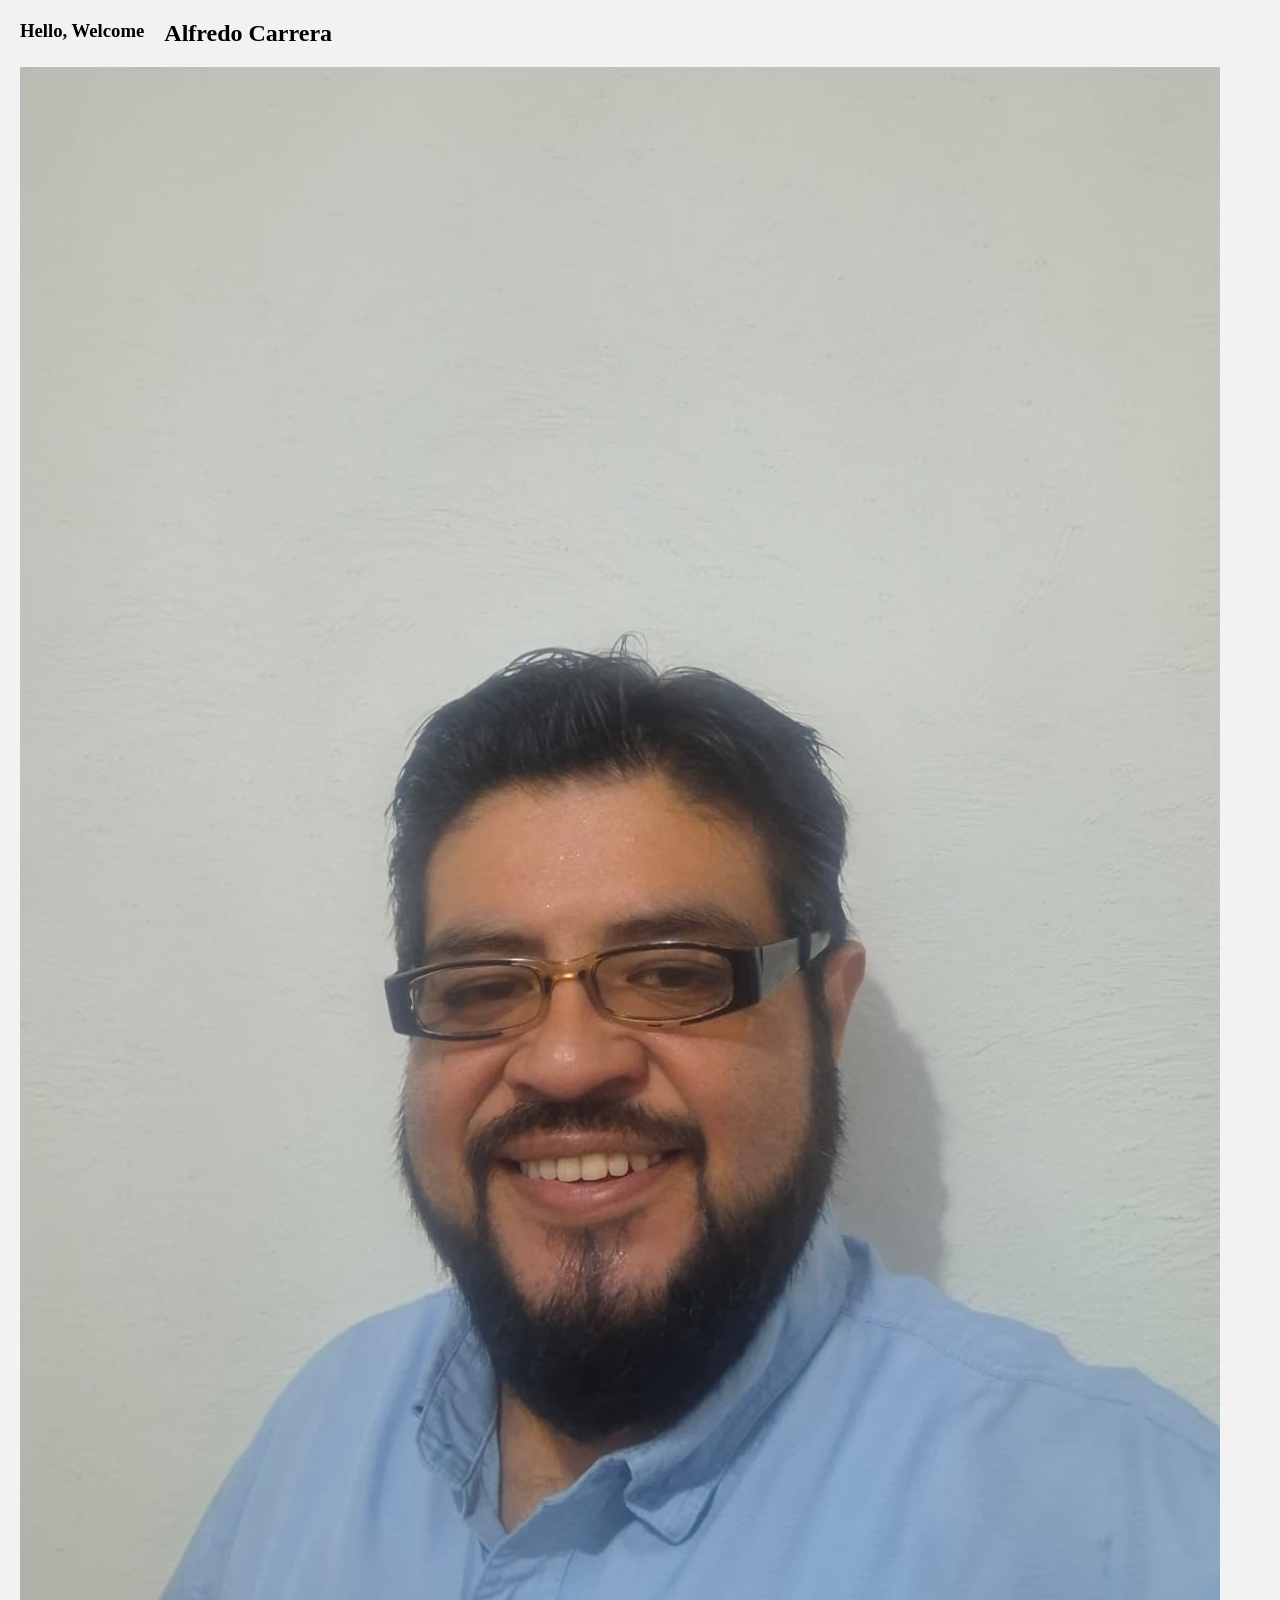
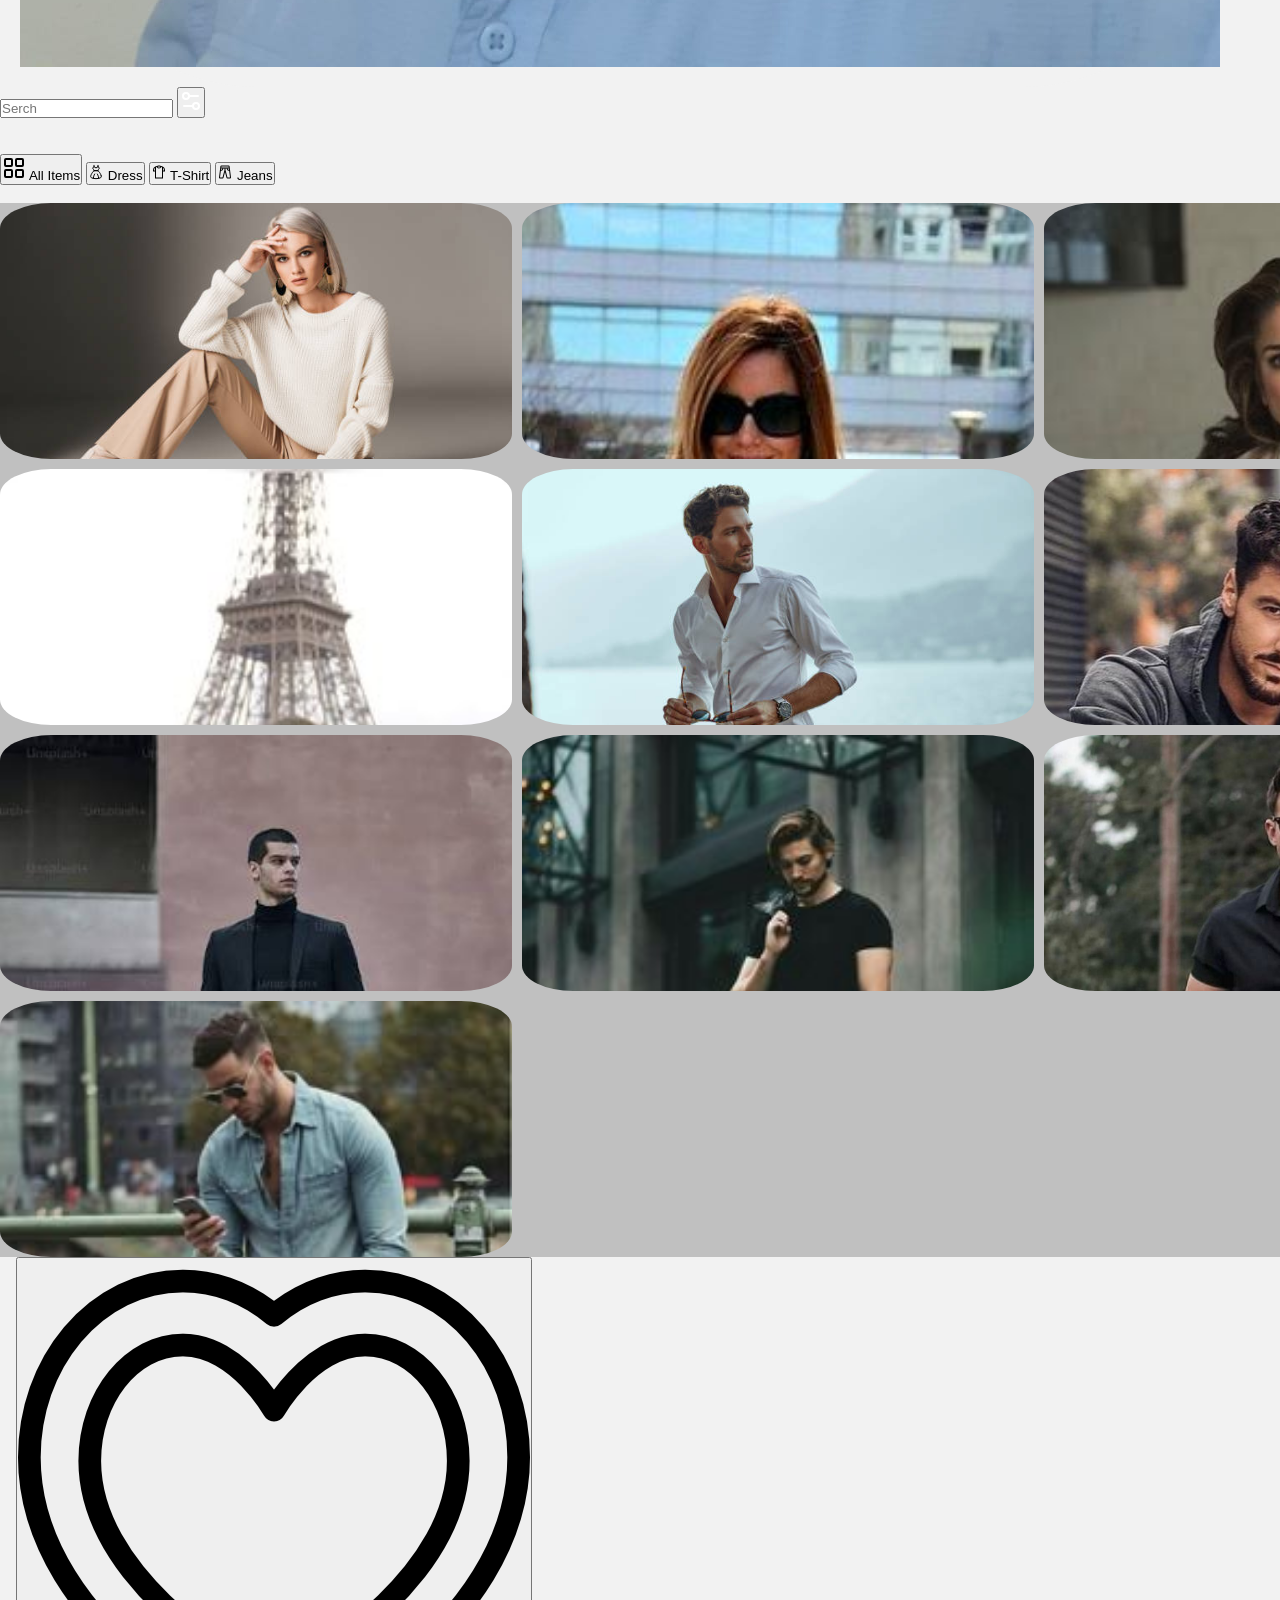
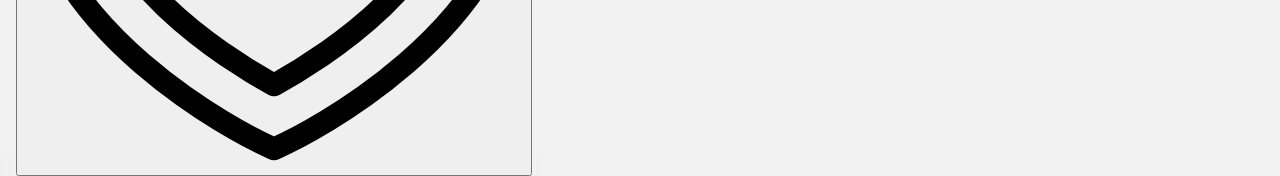
==== index.html @ 8f6cf5fc "feat: modificacion de botones y coiocacion de iconos" ====
<!DOCTYPE html>
<html lang="en">
<head>
    <meta charset="UTF-8">
    <meta name="viewport" content="width=device-width, initial-scale=1.0">
    <title>Cloth Store</title>
    <link rel="stylesheet" href="./css/style.css">
</head>
<body>
    <main>
        <header>
            <section class="contenedor-perfil">
                <h3 id="saludo">Hello, Welcome</h3>
                <h1 id="nombUsuario"> Alfredo Carrera</h1>
                <img class="img_perfil" src="./storage/img/foto_perfil.jpeg" alt="imagen usuario">
            </section>
        </header>
        <section class="contenedor-busqueda">
            <input type="text" id="busqueda" placeholder="Serch">
            <button >
                <img src="./storage/iconos/settings.svg" alt="Buscar" class="setting-icon">
            </button>
        </section>
        <br>
        <br>
        <section class="contenedor-botones">
            <section> 
                <button class="btn-negro" >
                    <img src="./storage/iconos/all-items.svg" alt="" class="icono-btn-negro">
                    <span class="texto">All Items</span> 
                </button>
                <button class="btn-blanco" >
                    <img src="./storage/iconos/dress.svg" alt="" class="icono-btn">
                    <span class="texto">Dress</span> 
                </button>
                <button class="btn-blanco" >
                    <img src="./storage/iconos/tshirt.svg" alt="" class="icono-btn">
                    <span class="texto">T-Shirt</span>    
                </button>
                <button class="btn-blanco" >
                    <img src="./storage/iconos/jeans.svg" alt="" class="icono-btn">
                    <span class="texto">Jeans</span> 
                </button>
                
            </section>
        </section>
        <br>
                           
        <section class="contenedor-imagenes"> 
            <div class="tarjeta-imagen">
                <img src="./storage/img/modelo_1.jpg" alt="Vestido1">
                <input type="checkbox" id="like-1" class="check-like">  
                <label for="like-1" class="btn-heart" aria-label="Me gusta">  </label>
                 <div class="info-producto">
                    <h3>Vestido 1</h3>
                    <p>Descripción del vestido 1.</p>
                    <p>Precio: $29.99</p> 
                </div>
            </div>
              
            <div class="tarjeta-imagen">
                <img src="./storage/img/modelo_2.jpg" alt="Vestido2">
                <input type="checkbox" id="like-2" class="check-like">
                <label for="like-2" class="btn-heart" aria-label="Me gusta"> </label>
                <div class="info-producto">
                    <h3>Vestido 2</h3>
                    <p>Descripción del vestido 2.</p>
                    <p>Precio: $19.99</p> 
                </div>
            </div>
            
            <div class="tarjeta-imagen">
                <img src="./storage/img/modelo_3.jpg" alt="Vestido3">
                <input type="checkbox" id="like-3" class="check-like">
                <label for="like-3" class="btn-heart" aria-label="Me gusta"> </label>
                <div class="info-producto">
                    <h3>Vestido 3</h3>
                    <p>Descripción del vestido 3.</p>
                    <p>Precio: $39.99</p> 
                </div>
            </div>
            
            <div class="tarjeta-imagen">
                <img src="./storage/img/modelo_4.jpg" alt="Camisa1">
                <input type="checkbox" id="like-4" class="check-like">
                <label for="like-4" class="btn-heart" aria-label="Me gusta"></label>
                <div class="info-producto">
                    <h3>Camisa 1</h3>
                    <p>Descripción de la camisa 1.</p>
                    <p>Precio: $9.99</p> 
                </div>
            </div>
            
            <div class="tarjeta-imagen">
                <img src="./storage/img/modelo_5.jpg" alt="Camisa2">
                <input type="checkbox" id="like-5" class="check-like">
                <label for="like-5" class="btn-heart" aria-label="Me gusta"></label>
                 <div class="info-producto">
                    <h3>Camisa 2</h3>
                    <p>Descripción de la camisa 2.</p>
                    <p>Precio: $14.99</p> 
                </div>
            </div>
           
            <div class="tarjeta-imagen">
                <img src="./storage/img/modelo_6.jpg" alt="Camisa3">
                <input type="checkbox" id="like-6" class="check-like">
                <label for="like-6" class="btn-heart" aria-label="Me gusta"></label>
                <div class="info-producto">
                    <h3>Camisa 3</h3>
                    <p>Descripción de la camisa 3.</p>
                    <p>Precio: $19.99</p> 
                </div>
            </div>

            <div class="tarjeta-imagen">
                <img src="./storage/img/modelo_7.jpg" alt="Pantalones1">
                <input type="checkbox" id="like-7" class="check-like">
                <label for="like-7" class="btn-heart" aria-label="Me gusta"> </label>
                <div class="info-producto">
                    <h3>Pantalones 1</h3>
                    <p>Descripción de los pantalones 1.</p>
                    <p>Precio: $12.99</p> 
                </div>
            </div>
            
            <div class="tarjeta-imagen">
                <img src="./storage/img/modelo_8.jpg" alt="Pantalones2">
                <input type="checkbox" id="like-8" class="check-like">
                <label for="like-8" class="btn-heart" aria-label="Me gusta"> </label>
                <div class="info-producto">
                    <h3>Pantalones 2</h3>
                    <p>Descripción de los pantalones 2.</p>
                    <p>Precio: $14.99</p> 
                </div>
            </div>
            
            <div class="tarjeta-imagen">
                <img src="./storage/img/modelo_9.jpg" alt="Pantalones3">
                <input type="checkbox" id="like-9" class="check-like">
                <label for="like-9" class="btn-heart" aria-label="Me gusta"> </label>
                <div class="info-producto">
                    <h3>Pantalones 3</h3>
                    <p>Descripción de los pantalones 3.</p>
                    <p>Precio: $19.99</p>   
                </div> 
            </div>
            
            <div class="tarjeta-imagen">
                <img src="./storage/img/modelo_10.jpg" alt="Pantalones4">
                <input type="checkbox" id="like-10" class="check-like">
                <label for="like-10" class="btn-heart" aria-label="Me gusta"> </label>
                 <div class="info-producto">
                    <h3>Pantalones 4</h3>
                    <p>Descripción de los pantalones 4.</p>
                    <p>Precio: $24.99</p> 
                </div>
            </div>
           
        </section>
        <nav class="barra-fija">
            <button class="btn-barra">
             <img src="./storage/iconos/home.svg" alt="Inicio"> 
            </button>
            <button class="btn-barra">
                <img src="./storage/iconos/shopping.svg" alt="Compra">
            </button>
            <button class="btn-barra">
                <img  src="./storage/iconos/corazon-blanco-dentro-de-corazon-negro.png" alt="Like">
            </button>
            <button class="btn-barra">
                <img src="./storage/iconos/user.svg" alt="Perfil">
            </button>
        </nav>

    </main>
    
</body>
</html>
---- css/style.css ----
*{
    margin: 0;
    padding: 0;
    box-sizing: border-box;
}
html{
    font-size: 16px;
}
body{
    background-color: #F2F2F2;
    
}

.contenedor-perfil{
    background-color: #F2F2F2;
    padding: 20px;
    border-radius: 20%;
}




@media(max-width: 600px) {
    .contenedor-perfil {
        display: flex;
        align-items: center;
        gap: 20px;
    }
    .img_perfil {
        width: 100px;           /*controlo el ancho de la imagen*/
        height: 100px;          /*controlo el alto de la imagen*/   
        border-radius: 50%;     /*controla lo redondeado de la imagen*/
        object-fit: cover;      /*evita que se deforme la imagen*/
        display: block;
    }
    
    .contenedor-busqueda{
        display: flex;
        flex-direction: row;
        justify-content:center;
        gap: 20px;
        align-items:center;
    }
    .contenedor-busqueda button{
        padding: 10px 30px;
        border: 2px solid #292526;
        background-color: #292526;
        color: #F2F2F2;
        cursor: pointer;
    }
    .contenedor-busqueda input{
        padding: 10px 20px;
        font-size: 16px;
        border: 2px solid #292526;
        border-radius: 10px;
        color: #121111;
    }
    .contenedor-busqueda input::placeholder{
        color:#787672;
        opacity: 0.7;
    }
    
     /* Configuración del botón */
    .btn-negro {
        background-color: #121111;
        color: #f2f2f2;
        border: none;
        border-radius: 6px;
        padding: 10px 18px;
        margin: 4px;
        /* Flexbox mantiene alineado el icono (img) y el texto (span) */
        display: inline-flex;
        align-items: center;
        gap: 8px;
        font-family: sans-serif;
        font-size: 0.95rem;
        cursor: pointer;
    }

        /* Control de tamaño para las imágenes de los iconos */
    .icono-btn-negro {
        width: 20px;   /* Ancho del icono */
        height: 20px;  /* Alto del icono */
        object-fit: contain; /* Evita que la imagen se deforme */
        filter:invert(1) /*propiedad que combierte las imagenes oscura a blancas contrario al fondo que tengan*/
    }
        /*Configuracion de los botones blancos*/
    .btn-blanco {
        background-color: #f2f2f2;
        color: #121111;
        border: 2px solid #787676;
        border-radius: 6px;
        padding: 10px 18px;
        margin: 4px;
        /* Flexbox mantiene alineado el icono (img) y el texto (span) */
        display: inline-flex;
        align-items: center;
        gap: 8px;
        font-family: sans-serif;
        font-size: 0.95rem;
        cursor: pointer;
    }

        /* Control de tamaño para las imágenes de los iconos */
    .icono-btn {
        width: 20px;   /* Ancho del icono */
        height: 20px;  /* Alto del icono */
        object-fit: contain; /* Evita que la imagen se deforme */
        filter:invert(0) /*propiedad que combierte las imagenes blancas a oscuras contrario al fondo que tengan*/
    }


         /* el botón de like se encuentra dentro de la tarjeta de imagen, para que al dar click en el corazón se pueda dar like a la prenda */
    .contenedor-imagenes {
        display: grid;
        grid-template-columns: repeat(auto-fill, minmax(210px, 1fr));
        gap: 25px;
        padding: 20px;
    }

         /* el botón de like se encuentra dentro de la tarjeta de imagen, para que al dar click en el corazón se pueda dar like a la prenda */
    .contenedor-imagenes {
        display: grid;
        grid-template-columns: repeat(auto-fill, minmax(210px, 1fr));
        gap: 20px;
        padding: 20px;
    }

    /* 1. Contenedor relativo */
    .tarjeta-imagen {
        position: relative;
        border-radius: 10px;
        overflow: hidden;
        box-shadow: 0 4px 8px rgba(0,0,0,0.1);
    }

    .tarjeta-imagen img {
        width: 100%;
        height: 280px;
        object-fit: cover;
        display: block;
    }

    /* 2. Ocultamos el checkbox real */
    .check-like {
        display: none;
    }

    /* 3. Estilo base del botón corazón (<label>) */
    .btn-heart {
        position: absolute;
        top: 12px;
        right: 12px;
        width: 38px;
        height: 38px;
        border-radius: 50%;
        background-color: rgba(0, 0, 0, 0.3); /* Fondo oscuro semitransparente */
        color: #ffffff;
        font-size: 1.4rem;
        display: flex;
        align-items: center;
        justify-content: center;
        cursor: pointer;
  
        /* Transparencia inicial */
        opacity: 0.4;
        transition: all 0.3s ease;
        user-select: none;
    }

    /* Insertamos el corazón delineado por defecto */
    .btn-heart::before {
        content: "♡"; 
    }

    /* 4. HOVER: Transparencia completa al pasar el cursor */
    .btn-heart:hover {
        opacity: 1;
        transform: scale(1.1);
        background-color: rgba(0, 0, 0, 0.5);
    }

    /* 5. CLICK / CHECKED: Cuando el checkbox está seleccionado */
    .check-like:checked + .btn-heart {
        opacity: 1;
        color: #121111; /* Color negro de "like" */
        background-color: rgba(255, 255, 255, 0.9);
    }

    /* Cambiamos el icono a corazón relleno cuando está en estado checked */
    .check-like:checked + .btn-heart::before {
        content: "♥";
    }

    /* 2. Área de Descripción y Precio */
    .info-producto {
        padding: 14px 16px;
        display: flex;
        flex-direction: column;
        gap: 6px;
    }

    .info-producto h3 {
        font-family: sans-serif;
        font-size: 0.95rem;
        font-weight: 500;
        color: #292526;
        margin: 0;
    }

    .info-producto p {
        font-family: sans-serif;
        font-size: 0.95rem;
        font-weight: 500;
        color: #292526;
        margin: 0;
    }

    .precio {
        font-family: sans-serif;
        font-size: 1.1rem;
        font-weight: 700;
        color: #121111;
    }
    
    .barra-fija {
        position: fixed;
        bottom: 0.5rem;           /* Queda pegada abajo. Cambia a top: 0 si la quieres arriba */
        left: 10px;
        width: 90%;         /* Ocupa todo el ancho de la pantalla */
        height: 60px;
        background-color: #292526;
        color: #F2F2F2;
        border-radius: 25px;
  
        /* Centrado de los elementos dentro de la barra */
        display: flex;
        justify-content: space-around;
        align-items: center;
  
        /* Asegura que la barra siempre quede por encima del contenido que se desliza */
        z-index: 1000;
        
        box-shadow: 0 -2px 10px rgba(0, 0, 0, 0.15);
      }

      .btn-barra {
        background: transparent; /*fondo transparente para que se vea el color de la barra*/
        border: none;
        padding: 8px ;
        display: flex;
        align-items: center;
        justify-content: center; 
        border-radius: 8px;
        cursor: pointer;
        transition: background-color 0.3s ease, transform 0.3s ease;
      }

      /* 3. Tamaño y color de las imágenes SVG dentro de los botones */
    .btn-barra img {
        width: 24px;              /* Tamaño adecuado para barra de navegación */
        height: 24px;
        object-fit: contain;
        filter: invert(1);        /* Convierte los iconos de negro a blanco */
        opacity: 0.8;             /* Opacidad leve por defecto */
        transition: opacity 0.3s ease;
    }

    /* 4. Efecto al pasar el cursor (Hover) */
    .btn-barra:hover {
        background-color: rgba(255, 255, 255, 0.15); /* Ligero brillo al pasar el cursor */
    }

    .btn-barra:hover img {
        opacity: 1;              /* Se vuelve 100% visible */
    }

    
}

@media (min-width: 600px) and (max-width: 1024px) {
    .contenedor-perfil {
        display: flex;
        flex-wrap: wrap;
        gap: 20px;
        padding: 20px;
    }
    .contenedor-botones {
        display: flex;
        flex-direction: row;
        gap: 10px;
        align-items: center;
    }
 
    .contenedor-imagenes {
        display: grid;
        grid-template-columns:repeat(2, 1fr);
        background-color: #F2F2F2;
        gap: 10px;
        align-items: center;
    }
    .contenedor-imagenes div{
        width: 40vw;
        height:20vw;
        border-radius: 10%;
        object-fit: cover;
        overflow: hidden;
        padding: auto;
    }
    .contenedor-imagenes img{
        width: 100%;
    }
}

@media (min-width: 1024px) {
    .contenedor-perfil {
        display: flex;
        flex-wrap: wrap;
        gap: 20px;
        padding: 20px;
    }
    .contenedor-botones {
        display: flex;
        flex-direction: row;
        gap: 10px;
        align-items: center;
    }
    .contenedor-imagenes{
    display: grid;
    grid-template-columns:repeat(3, 1fr);
    background-color: silver;
    gap: 10px;
    align-items: center;
    }
    .contenedor-imagenes div{
    width: 40vw;
    height:20vw;
    border-radius: 10%;
    object-fit: cover;
    overflow: hidden;
    padding: auto;
    }
    .contenedor-imagenes img{
    width: 100%;
    }

}
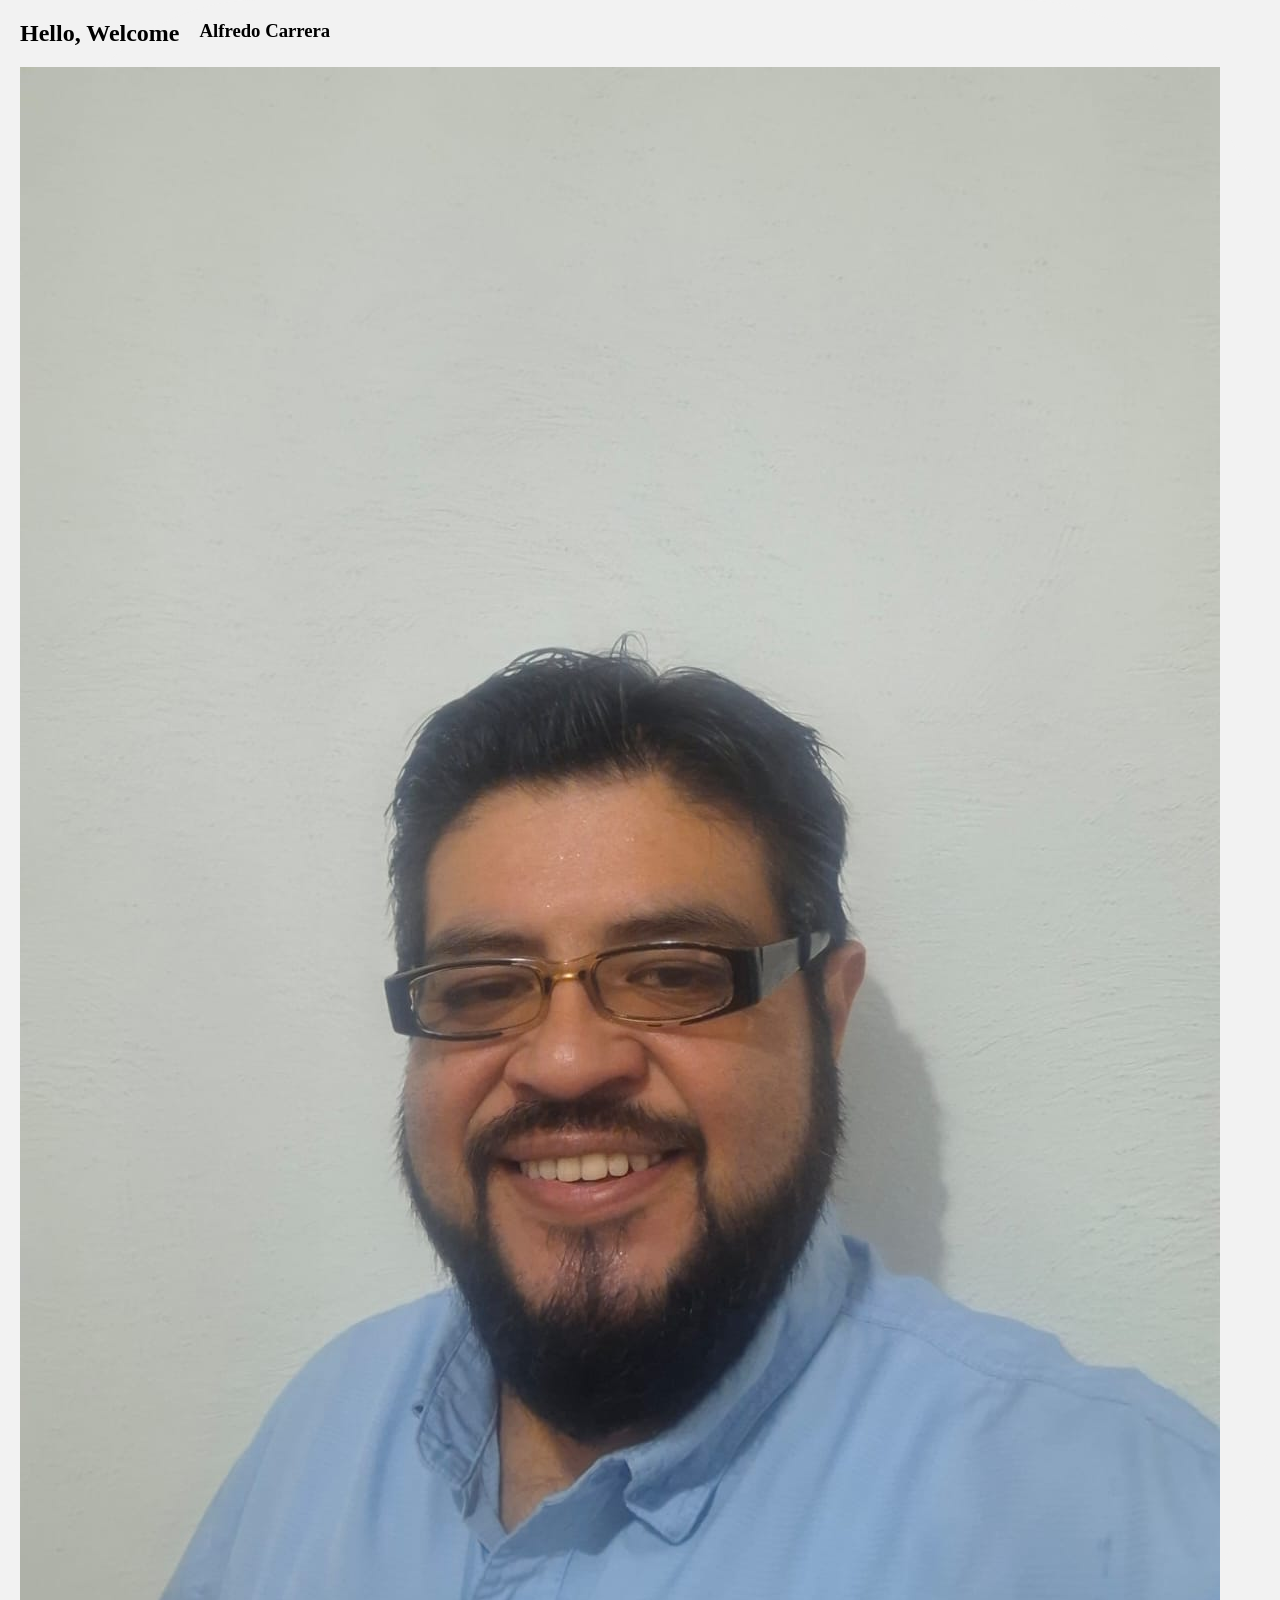
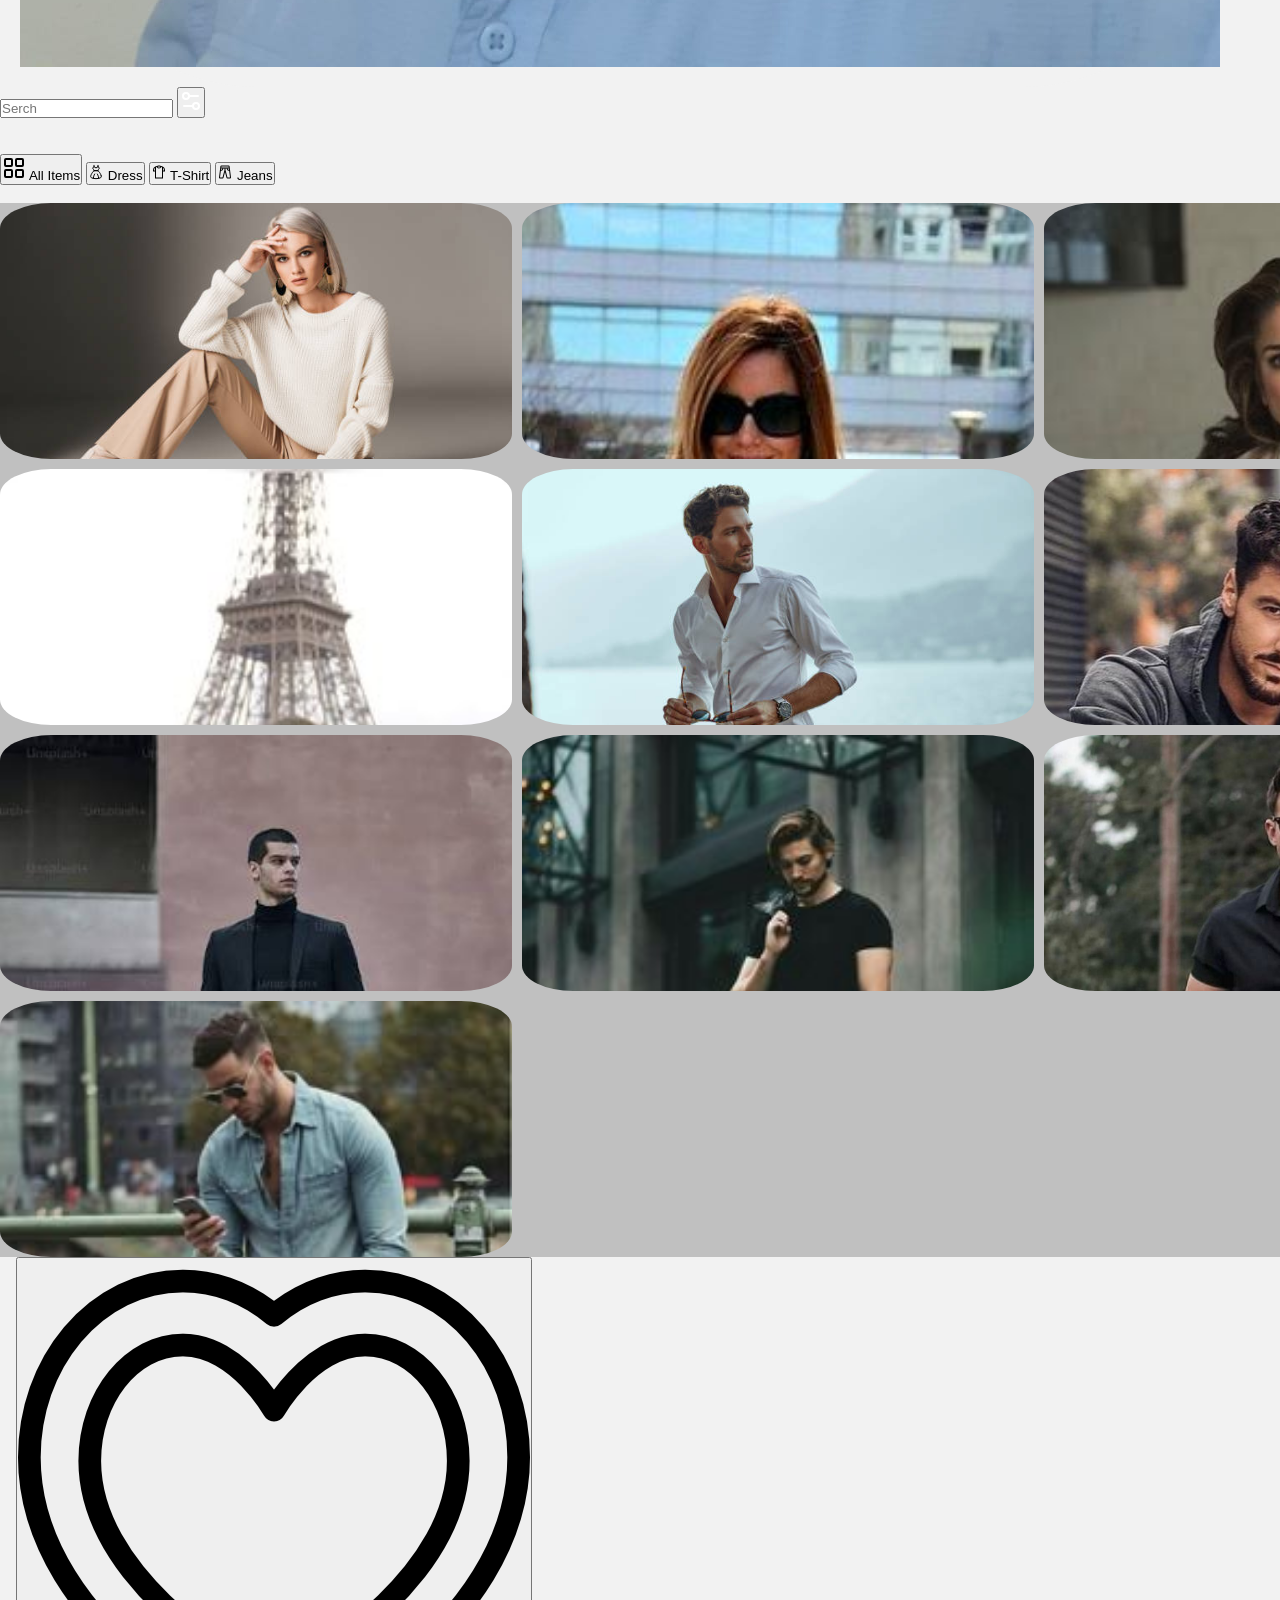
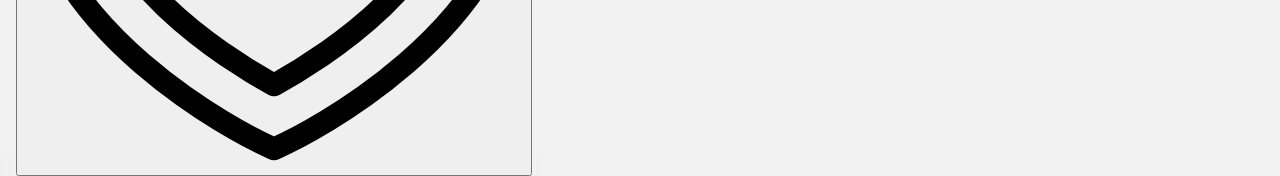
==== commit 975a3de6: "feat:cambio de la estructura semantica del contenedor botones" ====
--- a/index.html
+++ b/index.html
@@ -10,8 +10,8 @@
     <main>
         <header>
             <section class="contenedor-perfil">
-                <h3 id="saludo">Hello, Welcome</h3>
-                <h1 id="nombUsuario"> Alfredo Carrera</h1>
+                <h2 id="saludo">Hello, Welcome</h2>
+                <h3 id="nombUsuario"> Alfredo Carrera</h3>
                 <img class="img_perfil" src="./storage/img/foto_perfil.jpeg" alt="imagen usuario">
             </section>
         </header>
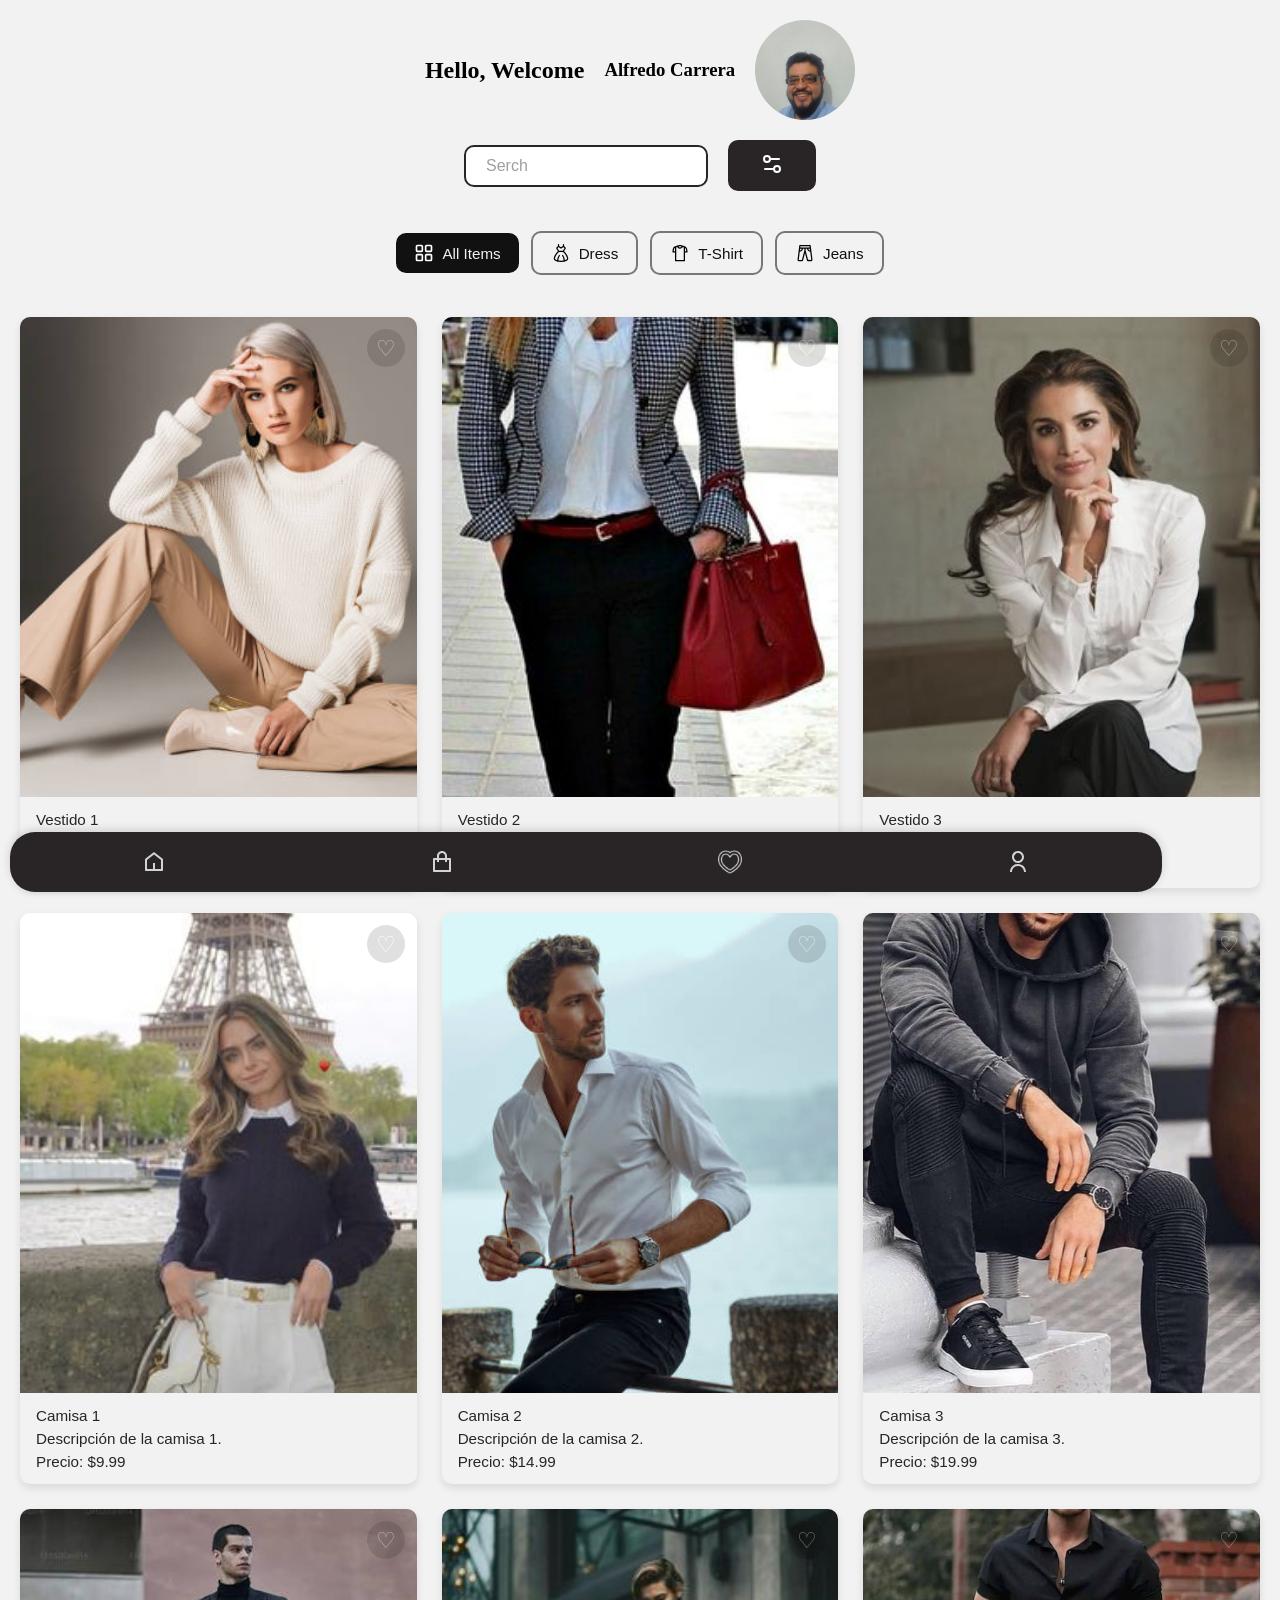
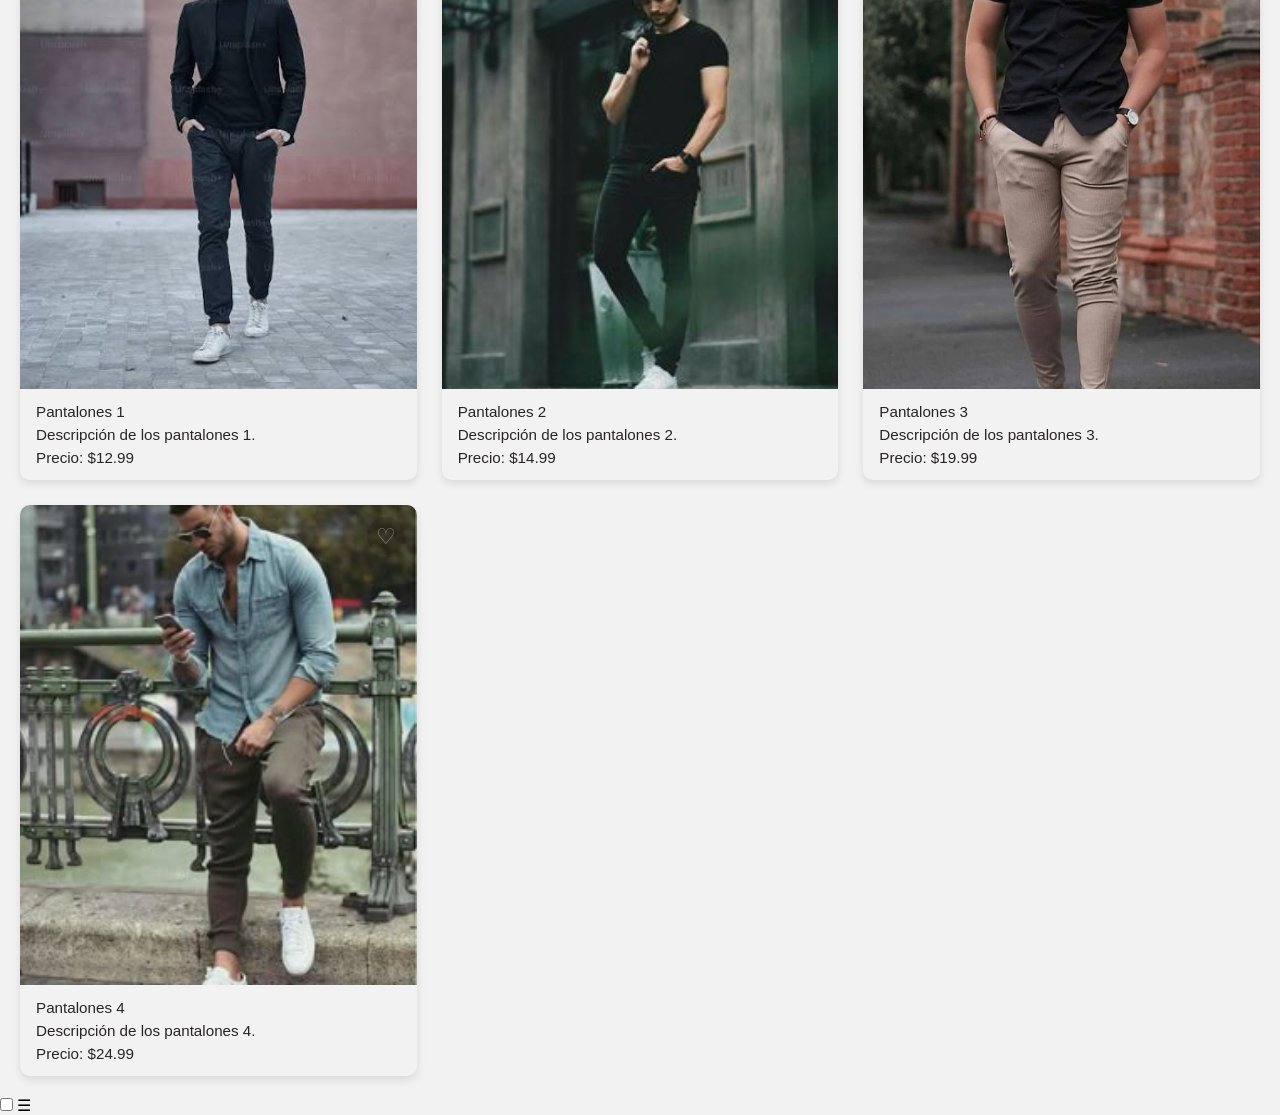
==== commit 8f62bfe9: "feat modificacion del barra de navegacion para menu hamburguesa en pantallas menores de 600" ====
--- a/index.html
+++ b/index.html
@@ -158,6 +158,10 @@
             </div>
            
         </section>
+        <input type="checkbox" id="check-menu" class="checkbox-menu">
+        <label for="check-menu" class="menu-toggle"> 
+             ☰ 
+        </label>
         <nav class="barra-fija">
             <button class="btn-barra">
              <img src="./storage/iconos/home.svg" alt="Inicio"> 
--- a/css/style.css
+++ b/css/style.css
@@ -25,6 +25,7 @@
         display: flex;
         align-items: center;
         gap: 20px;
+
     }
     .img_perfil {
         width: 100px;           /*controlo el ancho de la imagen*/
@@ -58,6 +59,15 @@
     .contenedor-busqueda input::placeholder{
         color:#787672;
         opacity: 0.7;
+    }
+
+     /* Configuración del contenedor-botones  */
+    .contenedor-botones{
+        display: flex;
+        flex-direction: row;
+        justify-content:center;
+        gap: 20px;
+        align-items:center;
     }
     
      /* Configuración del botón */
@@ -113,7 +123,7 @@
          /* el botón de like se encuentra dentro de la tarjeta de imagen, para que al dar click en el corazón se pueda dar like a la prenda */
     .contenedor-imagenes {
         display: grid;
-        grid-template-columns: repeat(auto-fill, minmax(210px, 1fr));
+        grid-template-columns: repeat(2, 1fr);
         gap: 25px;
         padding: 20px;
     }
@@ -223,6 +233,281 @@
         color: #121111;
     }
     
+    .menu-toggle {
+        display: flex;
+        align-items: center;
+        justify-content: center;
+        
+        position: fixed;
+        bottom: 20px;
+        left: 20px;
+        z-index: 9999;
+        
+        width: 48px;
+        height: 48px;
+        border-radius: 50%;
+        background-color: #333333;
+        color: #ffffff;
+        font-size: 22px;
+        cursor: pointer;
+        box-shadow: 0 4px 12px rgba(0, 0, 0, 0.3);
+    }
+
+        /* Menú desplegable Horizontal ajustado a pantallas móviles */
+    .barra-fija {
+        position: fixed;
+        top: auto;
+        bottom: 20px;               /* Alineado a la altura del botón */
+        left: 78px;                 /* Se posiciona a la derecha del botón (50px botón + espacios) */
+        right: 20px;                /* Limita el margen derecho para no salirse de pantalla */
+        width: auto;                /* Se adapta dinámicamente según el espacio libre */
+        max-width: calc(100% - 100px); /* Garantiza que no sobrepase la pantalla */
+        z-index: 9998;               /* Debajo del botón de menú */
+        display: none;              /* Oculto por defecto */
+        flex-direction: row;        /* Despliegue Horizontal */
+        justify-content: space-around;
+        align-items: center;
+        
+        padding: 6px 12px;
+        border-radius: 25px;        /* Bordes redondeados tipo cápsula */
+        background-color: #292526;
+        box-shadow: 0 4px 15px rgba(0, 0, 0, 0.2);
+    }
+
+        /* Ajuste de íconos para pantalla móvil */
+    .btn-barra {
+        padding: 6px;
+        background: transparent;
+        border: none;
+    }
+
+    .btn-barra img {
+        width: 20px;
+        height: 20px;
+        display: block;
+        filter: invert(1);
+    }
+
+        /* Muestra la barra en fila horizontal al presionar el botón */
+    .checkbox-menu:checked ~ .barra-fija {
+        display: flex;
+    }
+
+
+    
+}
+
+@media (min-width: 600px) and (max-width: 1024px) {
+   
+     .contenedor-perfil {
+        display: flex;
+        align-items: center;
+        gap: 20px;
+        flex-direction: row;
+        justify-content: center;
+        
+    }
+    .img_perfil {
+        width: 100px;           /*controlo el ancho de la imagen*/
+        height: 100px;          /*controlo el alto de la imagen*/   
+        border-radius: 50%;     /*controla lo redondeado de la imagen*/
+        object-fit: cover;      /*evita que se deforme la imagen*/
+        display: block;
+    }
+    
+    .contenedor-busqueda{
+        display: flex;
+        flex-direction: row;
+        justify-content:center;
+        gap: 20px;
+        align-items:center;
+    }
+
+    .contenedor-busqueda button{
+        padding: 10px 30px;
+        border: 2px solid #292526;
+        background-color: #292526;
+        color: #F2F2F2;
+        cursor: pointer;
+        border-radius: 10px;
+    }
+
+    .contenedor-busqueda input{
+        padding: 10px 20px;
+        font-size: 16px;
+        border: 2px solid #292526;
+        border-radius: 10px;
+        color: #121111;
+    }
+    .contenedor-busqueda input::placeholder{
+        color:#787672;
+        opacity: 0.7;
+    }
+     /* Configuración del contenedor-botones  */
+    .contenedor-botones{
+        display: flex;
+        flex-direction: row;
+        justify-content:center;
+        gap: 20px;
+        align-items:center;
+    }
+         /* Configuración del botón */
+    .btn-negro {
+        background-color: #121111;
+        color: #f2f2f2;
+        border: none;
+        border-radius: 10px;
+        padding: 10px 18px;
+        margin: 4px;
+        /* Flexbox mantiene alineado el icono (img) y el texto (span) */
+        display: inline-flex;
+        align-items: center;
+        gap: 8px;
+        font-family: sans-serif;
+        font-size: 0.95rem;
+        cursor: pointer;
+    }
+
+        /* Control de tamaño para las imágenes de los iconos */
+    .icono-btn-negro {
+        width: 20px;   /* Ancho del icono */
+        height: 20px;  /* Alto del icono */
+        object-fit: contain; /* Evita que la imagen se deforme */
+        filter:invert(1) /*propiedad que combierte las imagenes oscura a blancas contrario al fondo que tengan*/
+    }
+        /*Configuracion de los botones blancos*/
+    .btn-blanco {
+        background-color: #f2f2f2;
+        color: #121111;
+        border: 2px solid #787676;
+        border-radius: 10px;
+        padding: 10px 18px;
+        margin: 4px;
+        /* Flexbox mantiene alineado el icono (img) y el texto (span) */
+        display: inline-flex;
+        align-items: center;
+        gap: 8px;
+        font-family: sans-serif;
+        font-size: 0.95rem;
+        cursor: pointer;
+    }
+
+        /* Control de tamaño para las imágenes de los iconos */
+    .icono-btn {
+        width: 20px;   /* Ancho del icono */
+        height: 20px;  /* Alto del icono */
+        object-fit: contain; /* Evita que la imagen se deforme */
+        filter:invert(0) /*propiedad que combierte las imagenes blancas a oscuras contrario al fondo que tengan*/
+    }
+
+
+         /* el botón de like se encuentra dentro de la tarjeta de imagen, para que al dar click en el corazón se pueda dar like a la prenda */
+    .contenedor-imagenes {
+        display: grid;
+        grid-template-columns: repeat(3, 1fr);
+        gap: 25px;
+        padding: 20px;
+    }
+
+    
+
+    /* 1. Contenedor relativo */
+    .tarjeta-imagen {
+        position: relative;
+        border-radius: 10px;
+        overflow: hidden;
+        box-shadow: 0 4px 8px rgba(0,0,0,0.1);
+    }
+
+    .tarjeta-imagen img {
+        width: 100%;
+        height: 280px;
+        object-fit: cover;
+        display: block;
+    }
+
+    /* 2. Ocultamos el checkbox real */
+    .check-like {
+        display: none;
+    }
+
+    /* 3. Estilo base del botón corazón (<label>) */
+    .btn-heart {
+        position: absolute;
+        top: 12px;
+        right: 12px;
+        width: 38px;
+        height: 38px;
+        border-radius: 50%;
+        background-color: rgba(0, 0, 0, 0.3); /* Fondo oscuro semitransparente */
+        color: #ffffff;
+        font-size: 1.4rem;
+        display: flex;
+        align-items: center;
+        justify-content: center;
+        cursor: pointer;
+  
+        /* Transparencia inicial */
+        opacity: 0.4;
+        transition: all 0.3s ease;
+        user-select: none;
+    }
+
+    /* Insertamos el corazón delineado por defecto */
+    .btn-heart::before {
+        content: "♡"; 
+    }
+
+    /* 4. HOVER: Transparencia completa al pasar el cursor */
+    .btn-heart:hover {
+        opacity: 1;
+        transform: scale(1.1);
+        background-color: rgba(0, 0, 0, 0.5);
+    }
+
+    /* 5. CLICK / CHECKED: Cuando el checkbox está seleccionado */
+    .check-like:checked + .btn-heart {
+        opacity: 1;
+        color: #121111; /* Color negro de "like" */
+        background-color: rgba(255, 255, 255, 0.9);
+    }
+
+    /* Cambiamos el icono a corazón relleno cuando está en estado checked */
+    .check-like:checked + .btn-heart::before {
+        content: "♥";
+    }
+
+    /* 2. Área de Descripción y Precio */
+    .info-producto {
+        padding: 14px 16px;
+        display: flex;
+        flex-direction: column;
+        gap: 6px;
+    }
+
+    .info-producto h3 {
+        font-family: sans-serif;
+        font-size: 0.95rem;
+        font-weight: 500;
+        color: #292526;
+        margin: 0;
+    }
+
+    .info-producto p {
+        font-family: sans-serif;
+        font-size: 0.95rem;
+        font-weight: 500;
+        color: #292526;
+        margin: 0;
+    }
+
+    .precio {
+        font-family: sans-serif;
+        font-size: 1.1rem;
+        font-weight: 700;
+        color: #121111;
+    }
+    
     .barra-fija {
         position: fixed;
         bottom: 0.5rem;           /* Queda pegada abajo. Cambia a top: 0 si la quieres arriba */
@@ -274,74 +559,268 @@
     .btn-barra:hover img {
         opacity: 1;              /* Se vuelve 100% visible */
     }
-
-    
 }
 
-@media (min-width: 600px) and (max-width: 1024px) {
-    .contenedor-perfil {
-        display: flex;
-        flex-wrap: wrap;
-        gap: 20px;
-        padding: 20px;
-    }
-    .contenedor-botones {
-        display: flex;
+@media (min-width: 1024px) {
+   .contenedor-perfil {
+        display: flex;
+        align-items: center;
+        gap: 20px;
         flex-direction: row;
-        gap: 10px;
-        align-items: center;
-    }
- 
+        justify-content: center;
+        
+    }
+    .img_perfil {
+        width: 100px;           /*controlo el ancho de la imagen*/
+        height: 100px;          /*controlo el alto de la imagen*/   
+        border-radius: 50%;     /*controla lo redondeado de la imagen*/
+        object-fit: cover;      /*evita que se deforme la imagen*/
+        display: block;
+    }
+    
+    .contenedor-busqueda{
+        display: flex;
+        flex-direction: row;
+        justify-content:center;
+        gap: 20px;
+        align-items:center;
+    }
+
+    .contenedor-busqueda button{
+        padding: 10px 30px;
+        border: 2px solid #292526;
+        background-color: #292526;
+        color: #F2F2F2;
+        cursor: pointer;
+        border-radius: 10px;
+    }
+
+    .contenedor-busqueda input{
+        padding: 10px 20px;
+        font-size: 16px;
+        border: 2px solid #292526;
+        border-radius: 10px;
+        color: #121111;
+    }
+    .contenedor-busqueda input::placeholder{
+        color:#787672;
+        opacity: 0.7;
+    }
+     /* Configuración del contenedor-botones  */
+    .contenedor-botones{
+        display: flex;
+        flex-direction: row;
+        justify-content:center;
+        gap: 20px;
+        align-items:center;
+    }
+         /* Configuración del botón */
+    .btn-negro {
+        background-color: #121111;
+        color: #f2f2f2;
+        border: none;
+        border-radius: 10px;
+        padding: 10px 18px;
+        margin: 4px;
+        /* Flexbox mantiene alineado el icono (img) y el texto (span) */
+        display: inline-flex;
+        align-items: center;
+        gap: 8px;
+        font-family: sans-serif;
+        font-size: 0.95rem;
+        cursor: pointer;
+    }
+
+        /* Control de tamaño para las imágenes de los iconos */
+    .icono-btn-negro {
+        width: 20px;   /* Ancho del icono */
+        height: 20px;  /* Alto del icono */
+        object-fit: contain; /* Evita que la imagen se deforme */
+        filter:invert(1) /*propiedad que combierte las imagenes oscura a blancas contrario al fondo que tengan*/
+    }
+        /*Configuracion de los botones blancos*/
+    .btn-blanco {
+        background-color: #f2f2f2;
+        color: #121111;
+        border: 2px solid #787676;
+        border-radius: 10px;
+        padding: 10px 18px;
+        margin: 4px;
+        /* Flexbox mantiene alineado el icono (img) y el texto (span) */
+        display: inline-flex;
+        align-items: center;
+        gap: 8px;
+        font-family: sans-serif;
+        font-size: 0.95rem;
+        cursor: pointer;
+    }
+
+        /* Control de tamaño para las imágenes de los iconos */
+    .icono-btn {
+        width: 20px;   /* Ancho del icono */
+        height: 20px;  /* Alto del icono */
+        object-fit: contain; /* Evita que la imagen se deforme */
+        filter:invert(0) /*propiedad que combierte las imagenes blancas a oscuras contrario al fondo que tengan*/
+    }
+
+
+         /* el botón de like se encuentra dentro de la tarjeta de imagen, para que al dar click en el corazón se pueda dar like a la prenda */
     .contenedor-imagenes {
         display: grid;
-        grid-template-columns:repeat(2, 1fr);
-        background-color: #F2F2F2;
-        gap: 10px;
-        align-items: center;
-    }
-    .contenedor-imagenes div{
-        width: 40vw;
-        height:20vw;
-        border-radius: 10%;
+        grid-template-columns: repeat(3, 1fr);
+        gap: 25px;
+        padding: 20px;
+    }
+
+    
+
+    /* 1. Contenedor relativo */
+    .tarjeta-imagen {
+        position: relative;
+        border-radius: 10px;
+        overflow: hidden;
+        box-shadow: 0 4px 8px rgba(0,0,0,0.1);
+    }
+
+    .tarjeta-imagen img {
+        width: 100%;
+        height: 480px;
         object-fit: cover;
-        overflow: hidden;
-        padding: auto;
-    }
-    .contenedor-imagenes img{
-        width: 100%;
-    }
-}
-
-@media (min-width: 1024px) {
-    .contenedor-perfil {
-        display: flex;
-        flex-wrap: wrap;
-        gap: 20px;
-        padding: 20px;
-    }
-    .contenedor-botones {
-        display: flex;
-        flex-direction: row;
-        gap: 10px;
-        align-items: center;
-    }
-    .contenedor-imagenes{
-    display: grid;
-    grid-template-columns:repeat(3, 1fr);
-    background-color: silver;
-    gap: 10px;
-    align-items: center;
-    }
-    .contenedor-imagenes div{
-    width: 40vw;
-    height:20vw;
-    border-radius: 10%;
-    object-fit: cover;
-    overflow: hidden;
-    padding: auto;
-    }
-    .contenedor-imagenes img{
-    width: 100%;
-    }
+        display: block;
+    }
+
+    /* 2. Ocultamos el checkbox real */
+    .check-like {
+        display: none;
+    }
+
+    /* 3. Estilo base del botón corazón (<label>) */
+    .btn-heart {
+        position: absolute;
+        top: 12px;
+        right: 12px;
+        width: 38px;
+        height: 38px;
+        border-radius: 50%;
+        background-color: rgba(0, 0, 0, 0.3); /* Fondo oscuro semitransparente */
+        color: #ffffff;
+        font-size: 1.4rem;
+        display: flex;
+        align-items: center;
+        justify-content: center;
+        cursor: pointer;
+  
+        /* Transparencia inicial */
+        opacity: 0.4;
+        transition: all 0.3s ease;
+        user-select: none;
+    }
+
+    /* Insertamos el corazón delineado por defecto */
+    .btn-heart::before {
+        content: "♡"; 
+    }
+
+    /* 4. HOVER: Transparencia completa al pasar el cursor */
+    .btn-heart:hover {
+        opacity: 1;
+        transform: scale(1.1);
+        background-color: rgba(0, 0, 0, 0.5);
+    }
+
+    /* 5. CLICK / CHECKED: Cuando el checkbox está seleccionado */
+    .check-like:checked + .btn-heart {
+        opacity: 1;
+        color: #121111; /* Color negro de "like" */
+        background-color: rgba(255, 255, 255, 0.9);
+    }
+
+    /* Cambiamos el icono a corazón relleno cuando está en estado checked */
+    .check-like:checked + .btn-heart::before {
+        content: "♥";
+    }
+
+    /* 2. Área de Descripción y Precio */
+    .info-producto {
+        padding: 14px 16px;
+        display: flex;
+        flex-direction: column;
+        gap: 6px;
+    }
+
+    .info-producto h3 {
+        font-family: sans-serif;
+        font-size: 0.95rem;
+        font-weight: 500;
+        color: #292526;
+        margin: 0;
+    }
+
+    .info-producto p {
+        font-family: sans-serif;
+        font-size: 0.95rem;
+        font-weight: 500;
+        color: #292526;
+        margin: 0;
+    }
+
+    .precio {
+        font-family: sans-serif;
+        font-size: 1.1rem;
+        font-weight: 700;
+        color: #121111;
+    }
+    
+    .barra-fija {
+        position: fixed;
+        bottom: 0.5rem;           /* Queda pegada abajo. Cambia a top: 0 si la quieres arriba */
+        left: 10px;
+        width: 90%;         /* Ocupa todo el ancho de la pantalla */
+        height: 60px;
+        background-color: #292526;
+        color: #F2F2F2;
+        border-radius: 25px;
+  
+        /* Centrado de los elementos dentro de la barra */
+        display: flex;
+        justify-content: space-around;
+        align-items: center;
+  
+        /* Asegura que la barra siempre quede por encima del contenido que se desliza */
+        z-index: 1000;
+        
+        box-shadow: 0 -2px 10px rgba(0, 0, 0, 0.15);
+      }
+
+      .btn-barra {
+        background: transparent; /*fondo transparente para que se vea el color de la barra*/
+        border: none;
+        padding: 8px ;
+        display: flex;
+        align-items: center;
+        justify-content: center; 
+        border-radius: 8px;
+        cursor: pointer;
+        transition: background-color 0.3s ease, transform 0.3s ease;
+      }
+
+      /* 3. Tamaño y color de las imágenes SVG dentro de los botones */
+    .btn-barra img {
+        width: 24px;              /* Tamaño adecuado para barra de navegación */
+        height: 24px;
+        object-fit: contain;
+        filter: invert(1);        /* Convierte los iconos de negro a blanco */
+        opacity: 0.8;             /* Opacidad leve por defecto */
+        transition: opacity 0.3s ease;
+    }
+
+    /* 4. Efecto al pasar el cursor (Hover) */
+    .btn-barra:hover {
+        background-color: rgba(255, 255, 255, 0.15); /* Ligero brillo al pasar el cursor */
+    }
+
+    .btn-barra:hover img {
+        opacity: 1;              /* Se vuelve 100% visible */
+    }  
 
 }
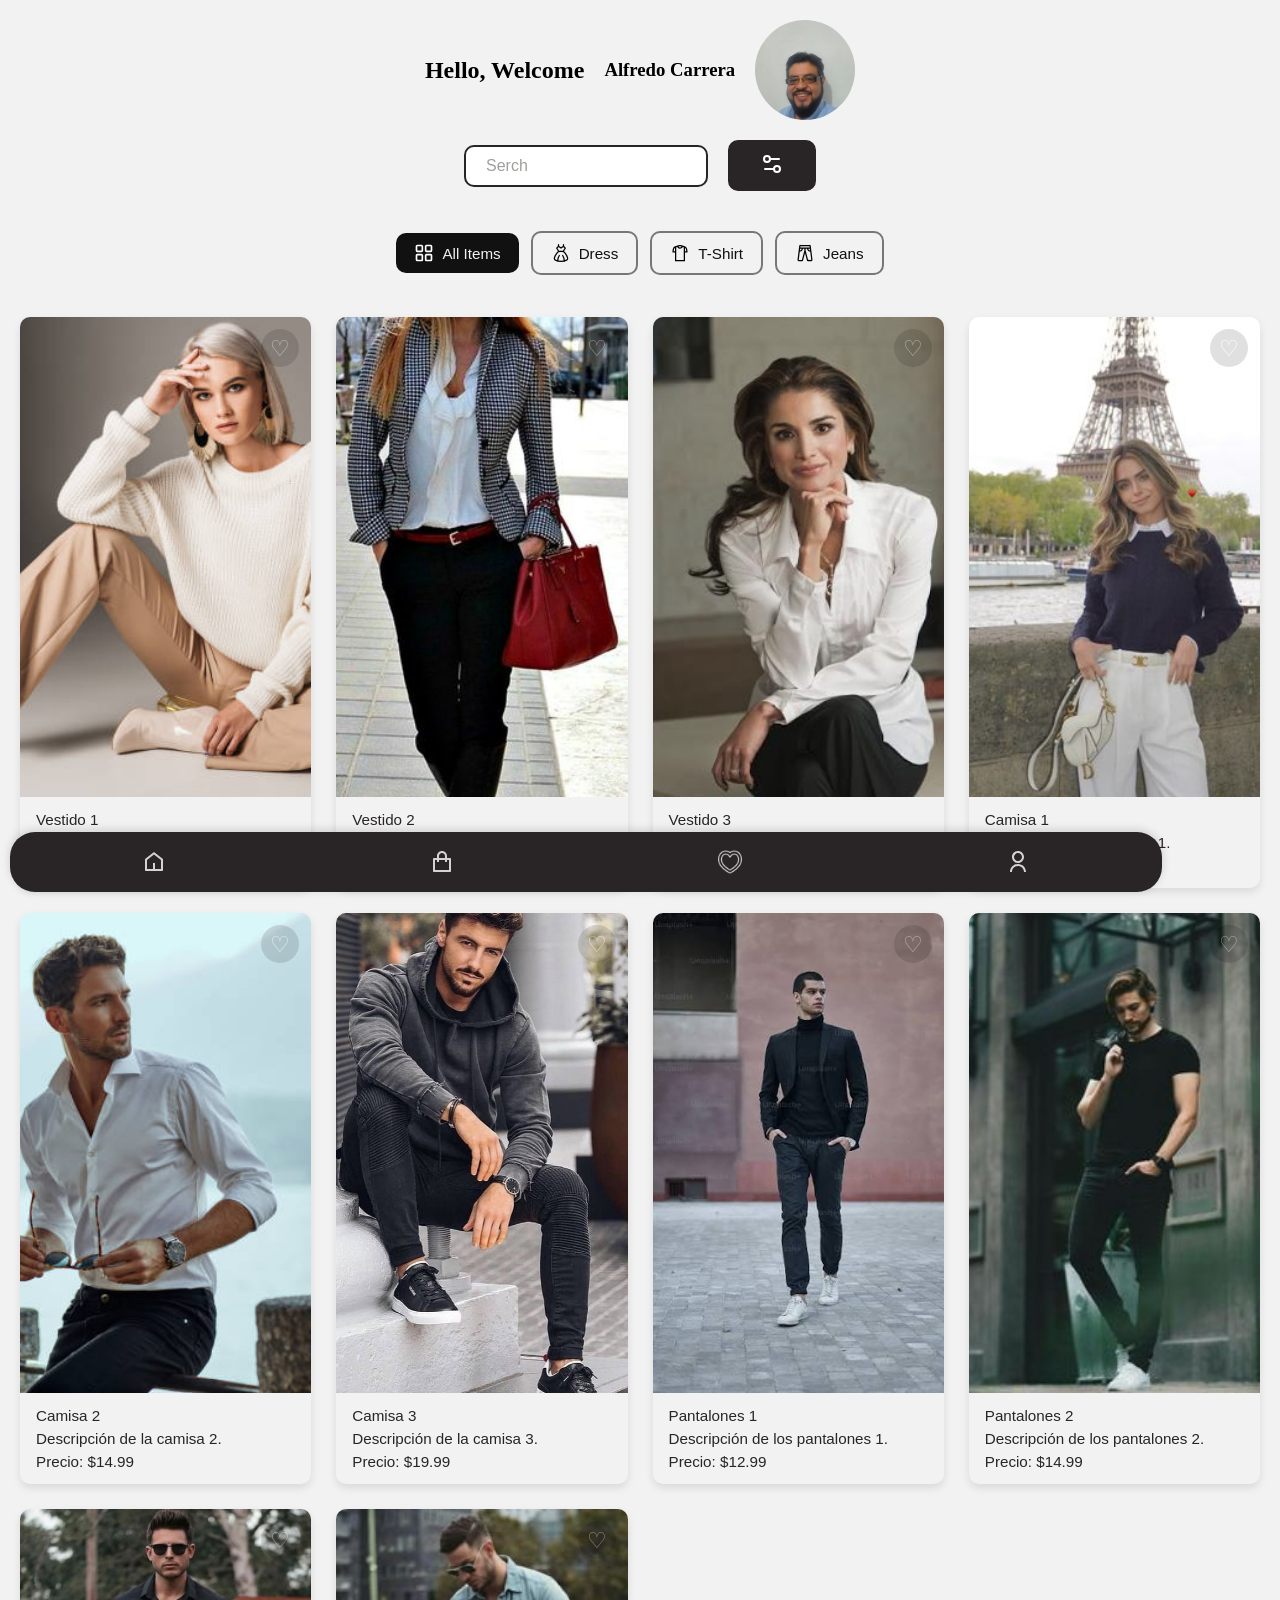
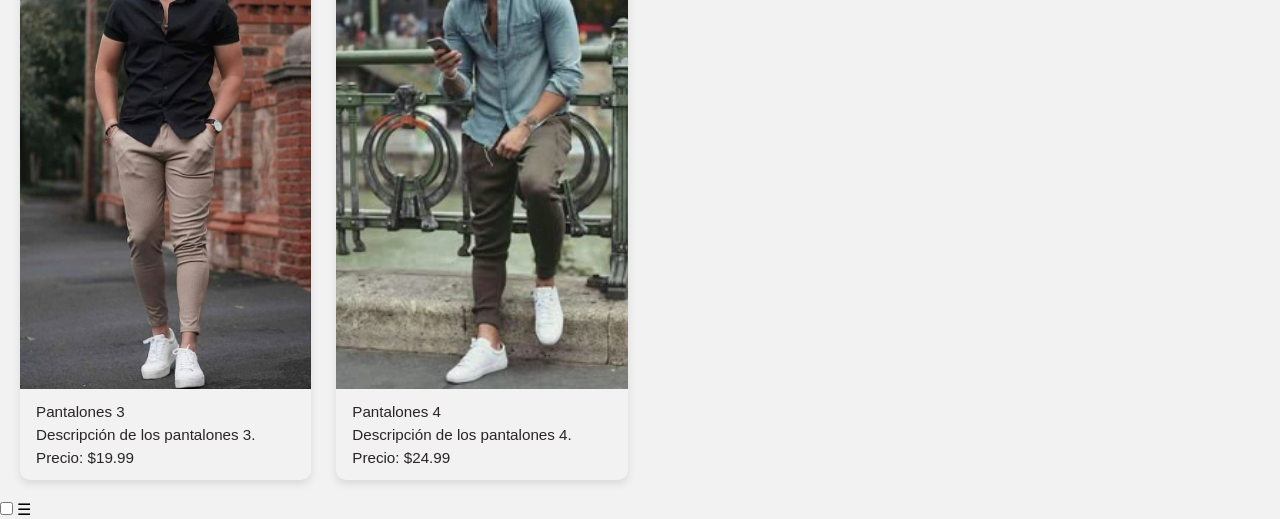
==== commit d92a2d36: "feat: colocacion de ancla para traslado de pagina" ====
--- a/index.html
+++ b/index.html
@@ -48,7 +48,9 @@
                            
         <section class="contenedor-imagenes"> 
             <div class="tarjeta-imagen">
+                <a href="../ecommerce_de_ropa/views/detalle.html">  
                 <img src="./storage/img/modelo_1.jpg" alt="Vestido1">
+                </a>
                 <input type="checkbox" id="like-1" class="check-like">  
                 <label for="like-1" class="btn-heart" aria-label="Me gusta">  </label>
                  <div class="info-producto">
--- a/css/style.css
+++ b/css/style.css
@@ -252,6 +252,13 @@
         cursor: pointer;
         box-shadow: 0 4px 12px rgba(0, 0, 0, 0.3);
     }
+    .checkbox-menu{
+        position: fixed;
+        bottom: 20px;
+        left: 20px;
+        z-index: 9999;
+        display: none;
+    }
 
         /* Menú desplegable Horizontal ajustado a pantallas móviles */
     .barra-fija {
@@ -667,7 +674,7 @@
          /* el botón de like se encuentra dentro de la tarjeta de imagen, para que al dar click en el corazón se pueda dar like a la prenda */
     .contenedor-imagenes {
         display: grid;
-        grid-template-columns: repeat(3, 1fr);
+        grid-template-columns: repeat(4, 1fr);
         gap: 25px;
         padding: 20px;
     }
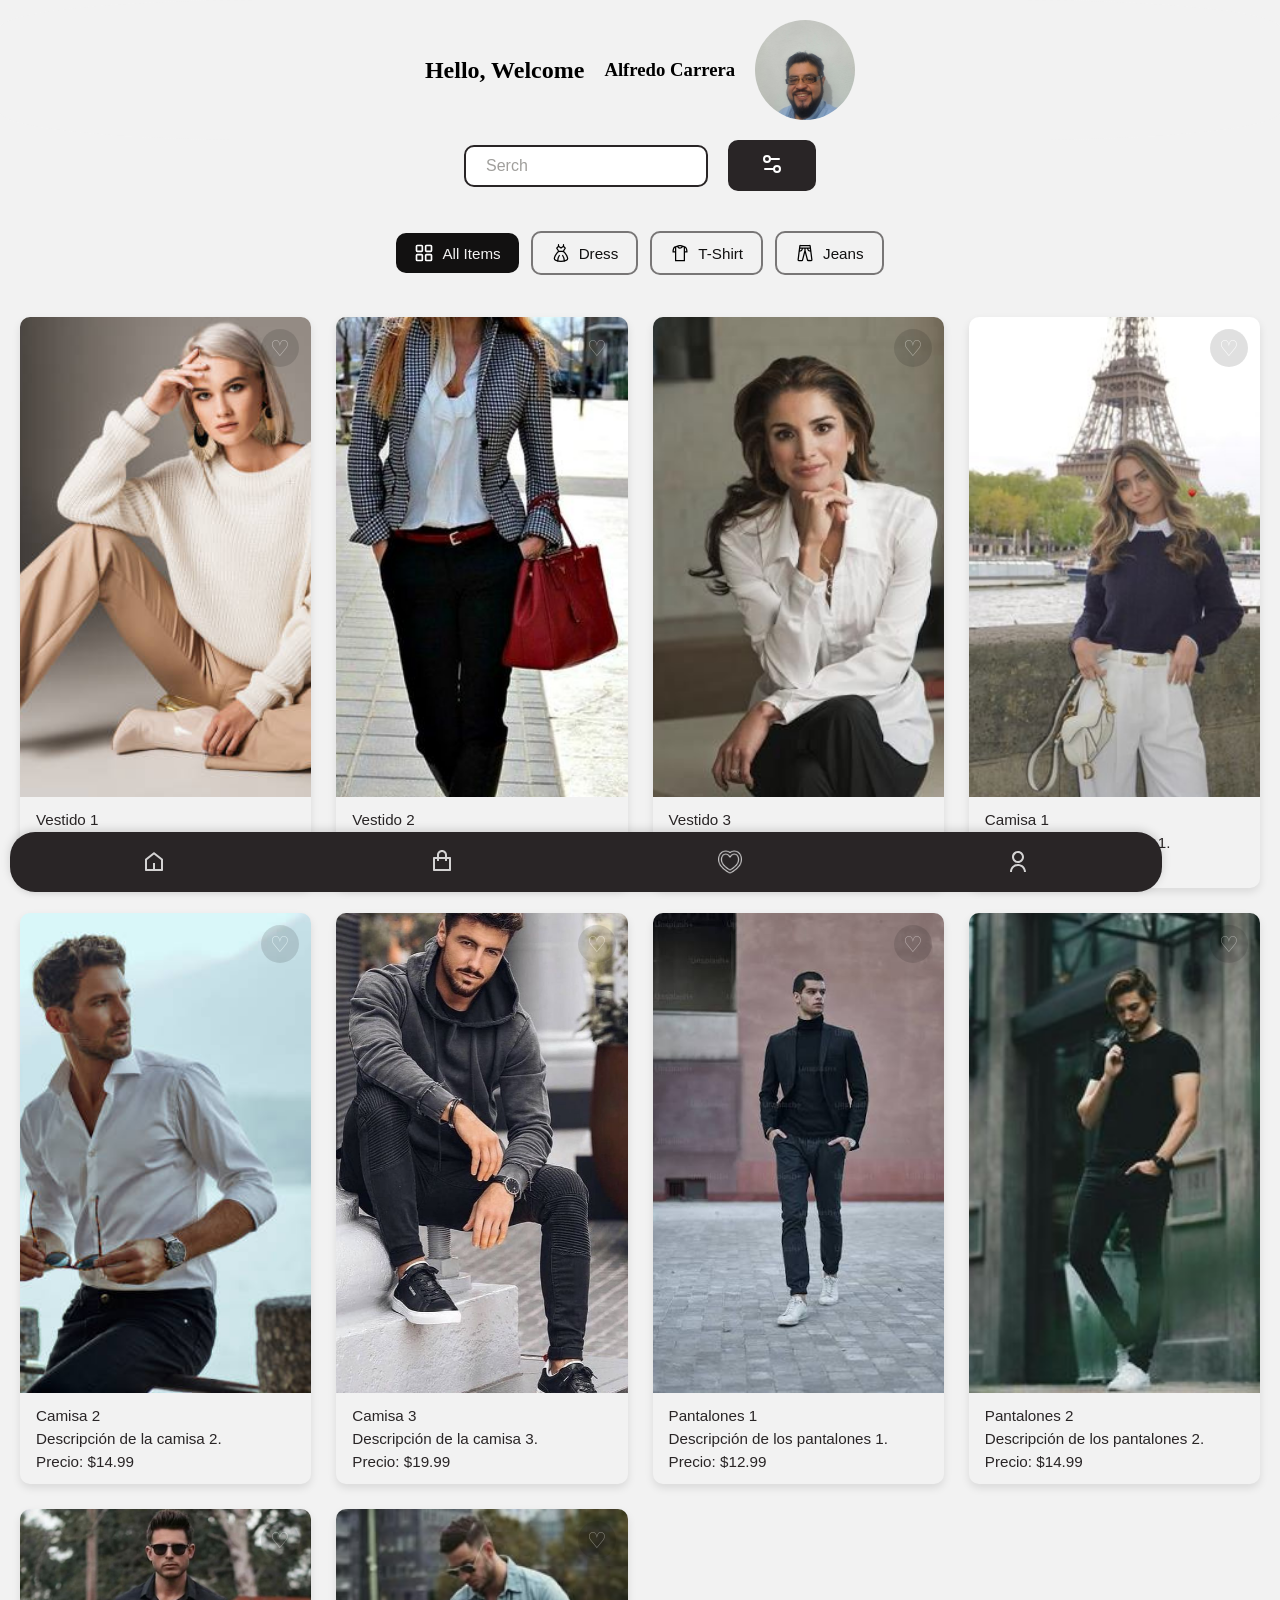
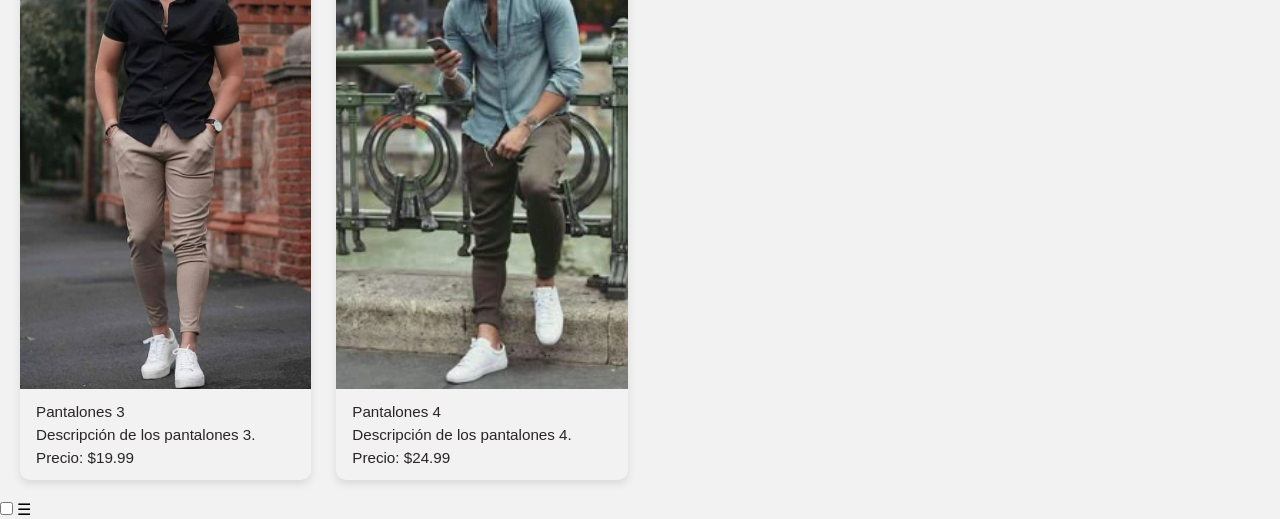
==== commit 45605874: "feat:creacion de ancla para compra de la barra fija" ====
--- a/index.html
+++ b/index.html
@@ -169,7 +169,7 @@
              <img src="./storage/iconos/home.svg" alt="Inicio"> 
             </button>
             <button class="btn-barra">
-                <img src="./storage/iconos/shopping.svg" alt="Compra">
+                <a href="../ecommerce_de_ropa/views/checkout.html"><img src="./storage/iconos/shopping.svg" alt="Compra"></a>
             </button>
             <button class="btn-barra">
                 <img  src="./storage/iconos/corazon-blanco-dentro-de-corazon-negro.png" alt="Like">
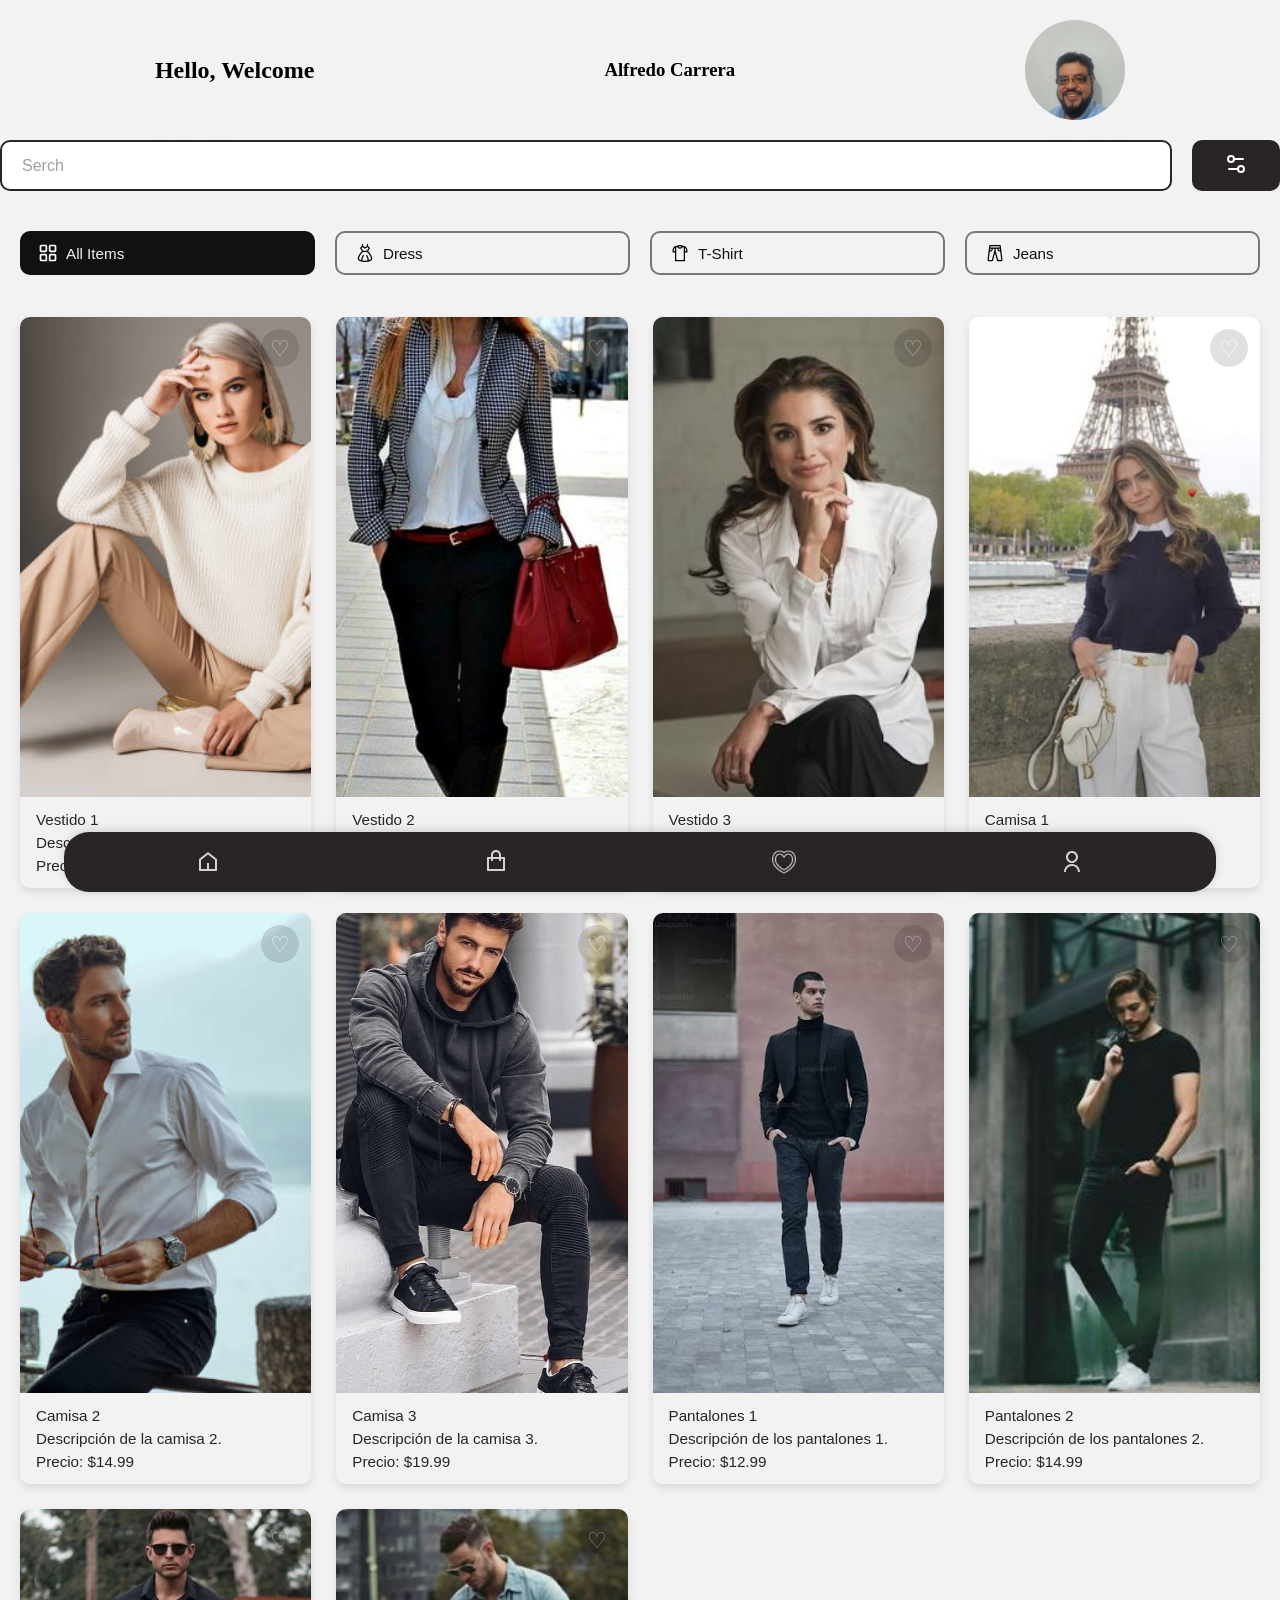
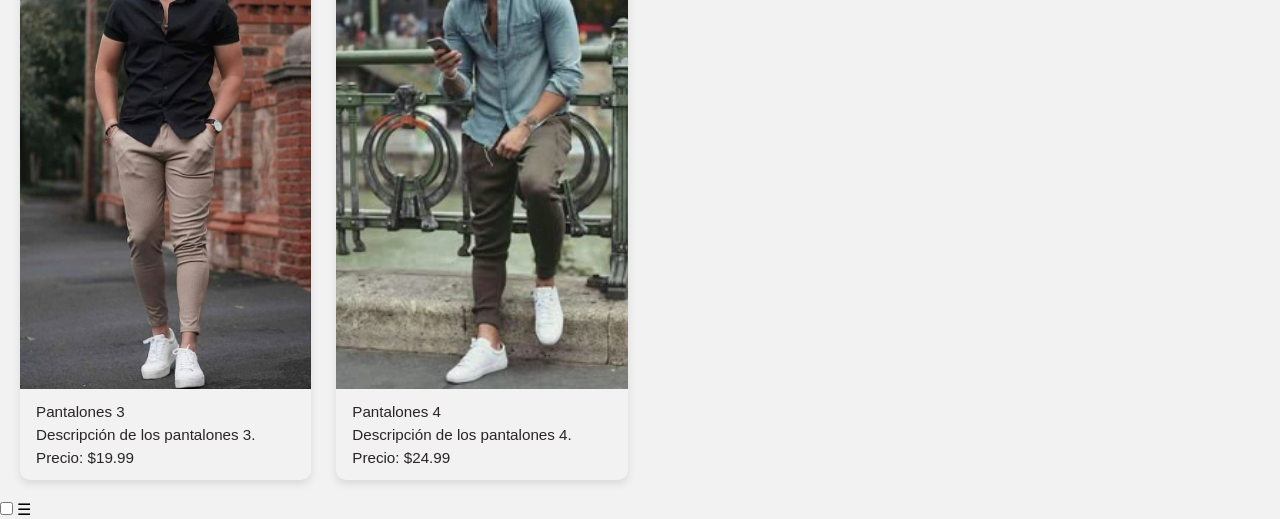
==== commit 340d8f2c: "fix:cambio css en botones perfil busqueda con el tema responsive" ====
--- a/index.html
+++ b/index.html
@@ -24,7 +24,7 @@
         <br>
         <br>
         <section class="contenedor-botones">
-            <section> 
+            <section id="base-botones"> 
                 <button class="btn-negro" >
                     <img src="./storage/iconos/all-items.svg" alt="" class="icono-btn-negro">
                     <span class="texto">All Items</span> 
@@ -178,7 +178,6 @@
                 <img src="./storage/iconos/user.svg" alt="Perfil">
             </button>
         </nav>
-
     </main>
     
 </body>
--- a/css/style.css
+++ b/css/style.css
@@ -23,6 +23,7 @@
 @media(max-width: 600px) {
     .contenedor-perfil {
         display: flex;
+        justify-content: space-around;
         align-items: center;
         gap: 20px;
 
@@ -32,24 +33,32 @@
         height: 100px;          /*controlo el alto de la imagen*/   
         border-radius: 50%;     /*controla lo redondeado de la imagen*/
         object-fit: cover;      /*evita que se deforme la imagen*/
-        display: block;
+        display: flex;
+        justify-content: space-around;
+        align-items: center;
     }
     
     .contenedor-busqueda{
         display: flex;
-        flex-direction: row;
-        justify-content:center;
-        gap: 20px;
-        align-items:center;
+        flex-wrap: wrap; /*permite que el boton baje si no hay espacio*/
+        gap: 20px; /*espacio horizontal y vertical entre elementos */
+        width: 100%; 
+        max-width: 500px; /*ancho maximo para que no se expando al maximo en pantalla movil*/
+        margin: 0 auto; /*centra el contenedor en la pagina */
     }
     .contenedor-busqueda button{
         padding: 10px 30px;
         border: 2px solid #292526;
+        border-radius: 10px;
         background-color: #292526;
         color: #F2F2F2;
         cursor: pointer;
     }
     .contenedor-busqueda input{
+        flex: 1;    /*ocupa el espacio disponible */
+        min-width: 200px; /*ancho minimo que tiene antes de saltar de linea */
+        max-width: 550px;
+        align-items: center;
         padding: 10px 20px;
         font-size: 16px;
         border: 2px solid #292526;
@@ -308,10 +317,9 @@
    
      .contenedor-perfil {
         display: flex;
-        align-items: center;
+        justify-content: space-around;
+        align-items:center;
         gap: 20px;
-        flex-direction: row;
-        justify-content: center;
         
     }
     .img_perfil {
@@ -319,20 +327,22 @@
         height: 100px;          /*controlo el alto de la imagen*/   
         border-radius: 50%;     /*controla lo redondeado de la imagen*/
         object-fit: cover;      /*evita que se deforme la imagen*/
-        display: block;
+        display: flex;
+        justify-content: space-around;
+        align-items:center;
     }
     
     .contenedor-busqueda{
         display: flex;
-        flex-direction: row;
-        justify-content:center;
+        justify-content:space-around;
         gap: 20px;
-        align-items:center;
+        
     }
 
     .contenedor-busqueda button{
         padding: 10px 30px;
         border: 2px solid #292526;
+        border-radius: 10px;
         background-color: #292526;
         color: #F2F2F2;
         cursor: pointer;
@@ -340,6 +350,9 @@
     }
 
     .contenedor-busqueda input{
+        flex: 1;
+        width: 100%;
+        align-items: center;
         padding: 10px 20px;
         font-size: 16px;
         border: 2px solid #292526;
@@ -350,13 +363,19 @@
         color:#787672;
         opacity: 0.7;
     }
-     /* Configuración del contenedor-botones  */
-    .contenedor-botones{
-        display: flex;
-        flex-direction: row;
-        justify-content:center;
-        gap: 20px;
-        align-items:center;
+    
+    
+    /* Configuración del contenedor-botones  */
+    .contenedor-botones {
+       width: 100%;
+       margin-left: calc(-50vw + 50%);
+    }
+
+    #base-botones{
+        display: grid;
+        grid-template-columns: repeat(4, 1fr);
+        gap: 12px;
+        padding: 0 16px;
     }
          /* Configuración del botón */
     .btn-negro {
@@ -367,7 +386,7 @@
         padding: 10px 18px;
         margin: 4px;
         /* Flexbox mantiene alineado el icono (img) y el texto (span) */
-        display: inline-flex;
+        /*display: inline-flex;*/
         align-items: center;
         gap: 8px;
         font-family: sans-serif;
@@ -518,7 +537,7 @@
     .barra-fija {
         position: fixed;
         bottom: 0.5rem;           /* Queda pegada abajo. Cambia a top: 0 si la quieres arriba */
-        left: 10px;
+        left: 5vw;
         width: 90%;         /* Ocupa todo el ancho de la pantalla */
         height: 60px;
         background-color: #292526;
@@ -573,8 +592,7 @@
         display: flex;
         align-items: center;
         gap: 20px;
-        flex-direction: row;
-        justify-content: center;
+        justify-content: space-around;
         
     }
     .img_perfil {
@@ -582,15 +600,15 @@
         height: 100px;          /*controlo el alto de la imagen*/   
         border-radius: 50%;     /*controla lo redondeado de la imagen*/
         object-fit: cover;      /*evita que se deforme la imagen*/
-        display: block;
+        display: flex;
+        justify-content: space-around;
+        align-items: center;
     }
     
     .contenedor-busqueda{
         display: flex;
-        flex-direction: row;
-        justify-content:center;
+        justify-content:space-around;
         gap: 20px;
-        align-items:center;
     }
 
     .contenedor-busqueda button{
@@ -603,6 +621,9 @@
     }
 
     .contenedor-busqueda input{
+        flex: 1;
+        width: 100%;
+        align-items: center;
         padding: 10px 20px;
         font-size: 16px;
         border: 2px solid #292526;
@@ -615,13 +636,17 @@
     }
      /* Configuración del contenedor-botones  */
     .contenedor-botones{
-        display: flex;
-        flex-direction: row;
-        justify-content:center;
-        gap: 20px;
-        align-items:center;
-    }
-         /* Configuración del botón */
+        width: 100%;
+        margin-left: calc(-50vw + 50%);
+    }
+    #base-botones{
+        display: grid;
+        grid-template-columns: repeat(4, 1fr);
+        gap: 12px;
+        padding: 0 16px;
+    }
+    
+    /* Configuración del botón */
     .btn-negro {
         background-color: #121111;
         color: #f2f2f2;
@@ -781,7 +806,7 @@
     .barra-fija {
         position: fixed;
         bottom: 0.5rem;           /* Queda pegada abajo. Cambia a top: 0 si la quieres arriba */
-        left: 10px;
+        left: 5vw;
         width: 90%;         /* Ocupa todo el ancho de la pantalla */
         height: 60px;
         background-color: #292526;
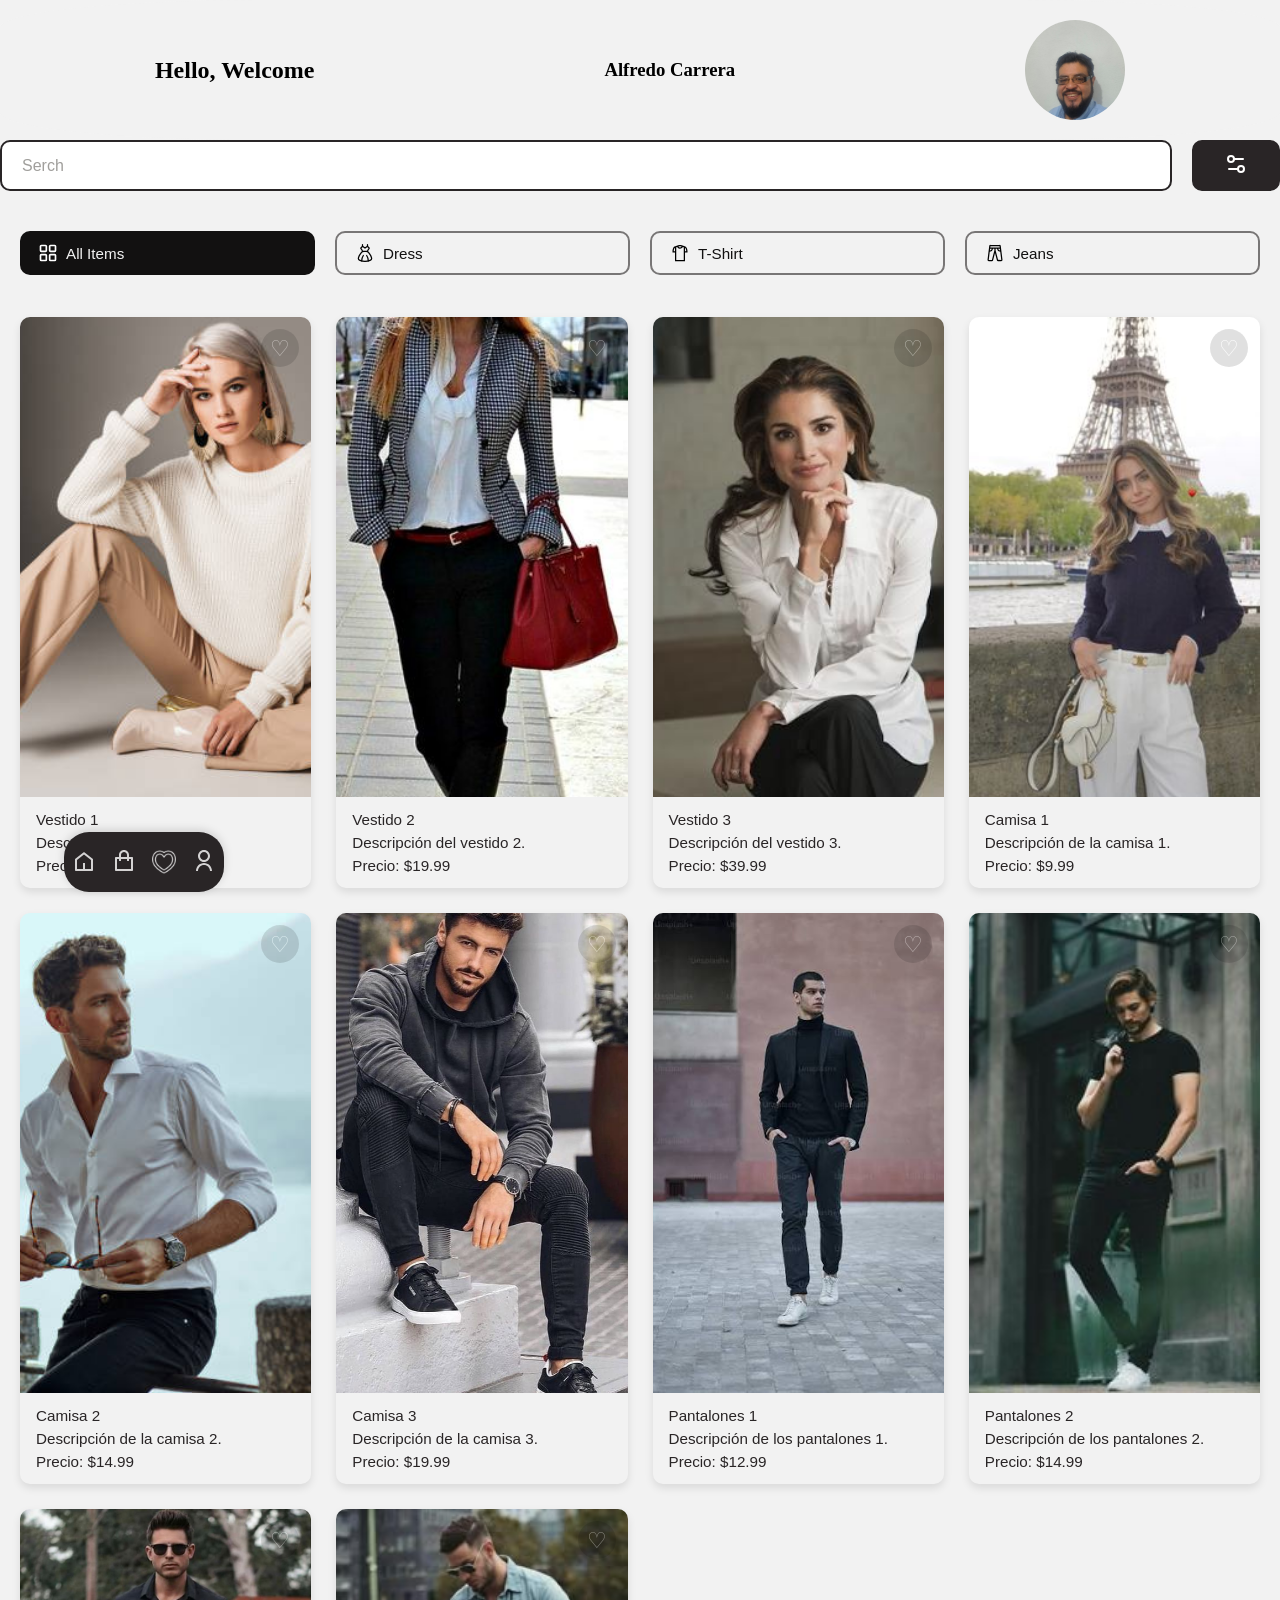
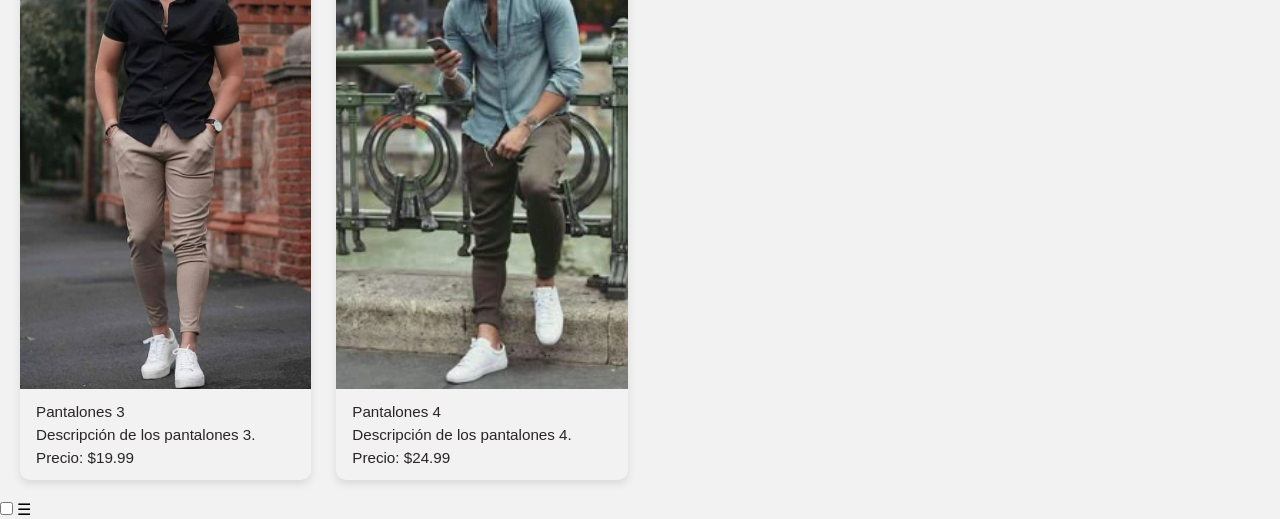
==== commit 1227f993: "feat:creacion de ancha de index a pagina perfil" ====
--- a/index.html
+++ b/index.html
@@ -175,7 +175,7 @@
                 <img  src="./storage/iconos/corazon-blanco-dentro-de-corazon-negro.png" alt="Like">
             </button>
             <button class="btn-barra">
-                <img src="./storage/iconos/user.svg" alt="Perfil">
+                <a href="../ecommerce_de_ropa/views/perfil.html"><img src="./storage/iconos/user.svg" alt="Perfil"></a>
             </button>
         </nav>
     </main>
--- a/css/style.css
+++ b/css/style.css
@@ -20,7 +20,7 @@
 
 
 
-@media(max-width: 600px) {
+@media(max-width: 450px) {
     .contenedor-perfil {
         display: flex;
         justify-content: space-around;
@@ -140,7 +140,7 @@
          /* el botón de like se encuentra dentro de la tarjeta de imagen, para que al dar click en el corazón se pueda dar like a la prenda */
     .contenedor-imagenes {
         display: grid;
-        grid-template-columns: repeat(auto-fill, minmax(210px, 1fr));
+        grid-template-columns: repeat(2, 1fr);
         gap: 20px;
         padding: 20px;
     }
@@ -313,7 +313,7 @@
     
 }
 
-@media (min-width: 600px) and (max-width: 1024px) {
+@media (min-width: 450px) and (max-width: 1024px) {
    
      .contenedor-perfil {
         display: flex;
@@ -336,7 +336,7 @@
         display: flex;
         justify-content:space-around;
         gap: 20px;
-        
+        margin-left: 1rem;
     }
 
     .contenedor-busqueda button{
@@ -347,6 +347,7 @@
         color: #F2F2F2;
         cursor: pointer;
         border-radius: 10px;
+        margin-right: 1rem;
     }
 
     .contenedor-busqueda input{
@@ -807,7 +808,6 @@
         position: fixed;
         bottom: 0.5rem;           /* Queda pegada abajo. Cambia a top: 0 si la quieres arriba */
         left: 5vw;
-        width: 90%;         /* Ocupa todo el ancho de la pantalla */
         height: 60px;
         background-color: #292526;
         color: #F2F2F2;
